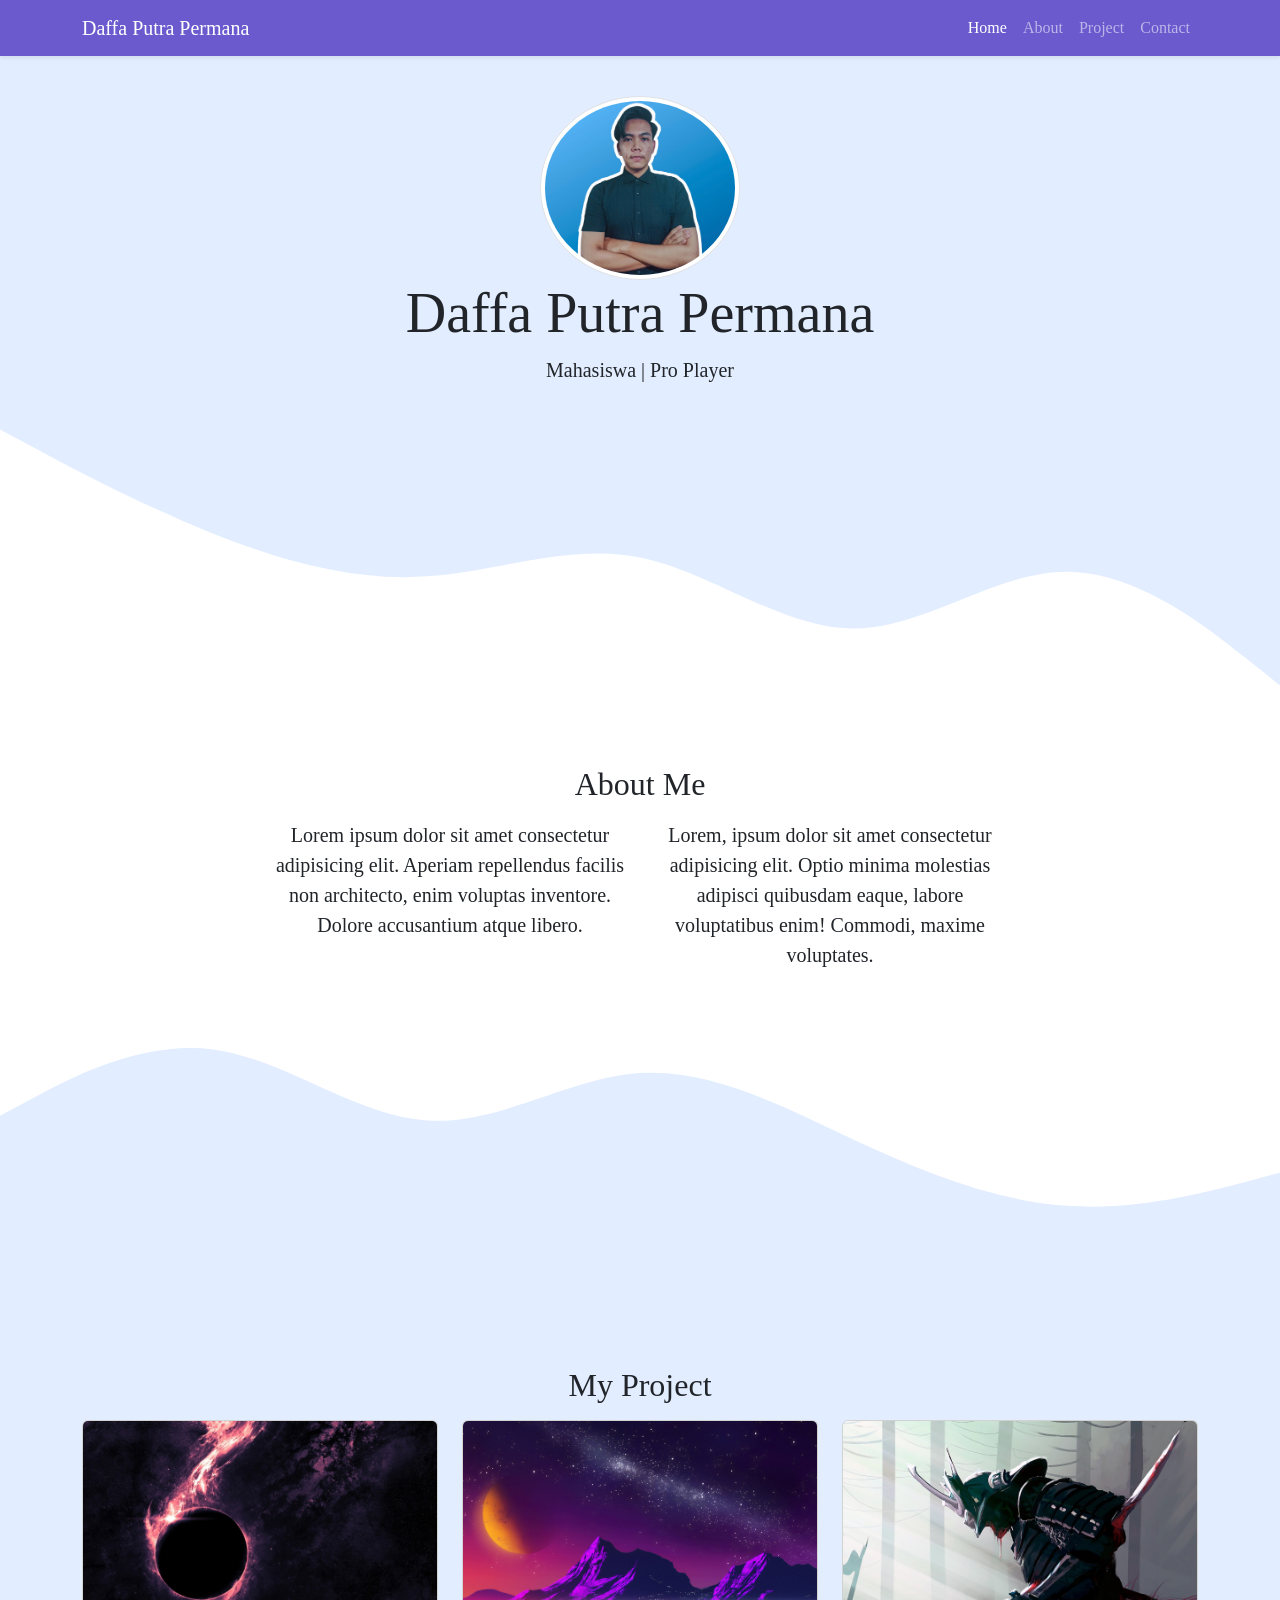
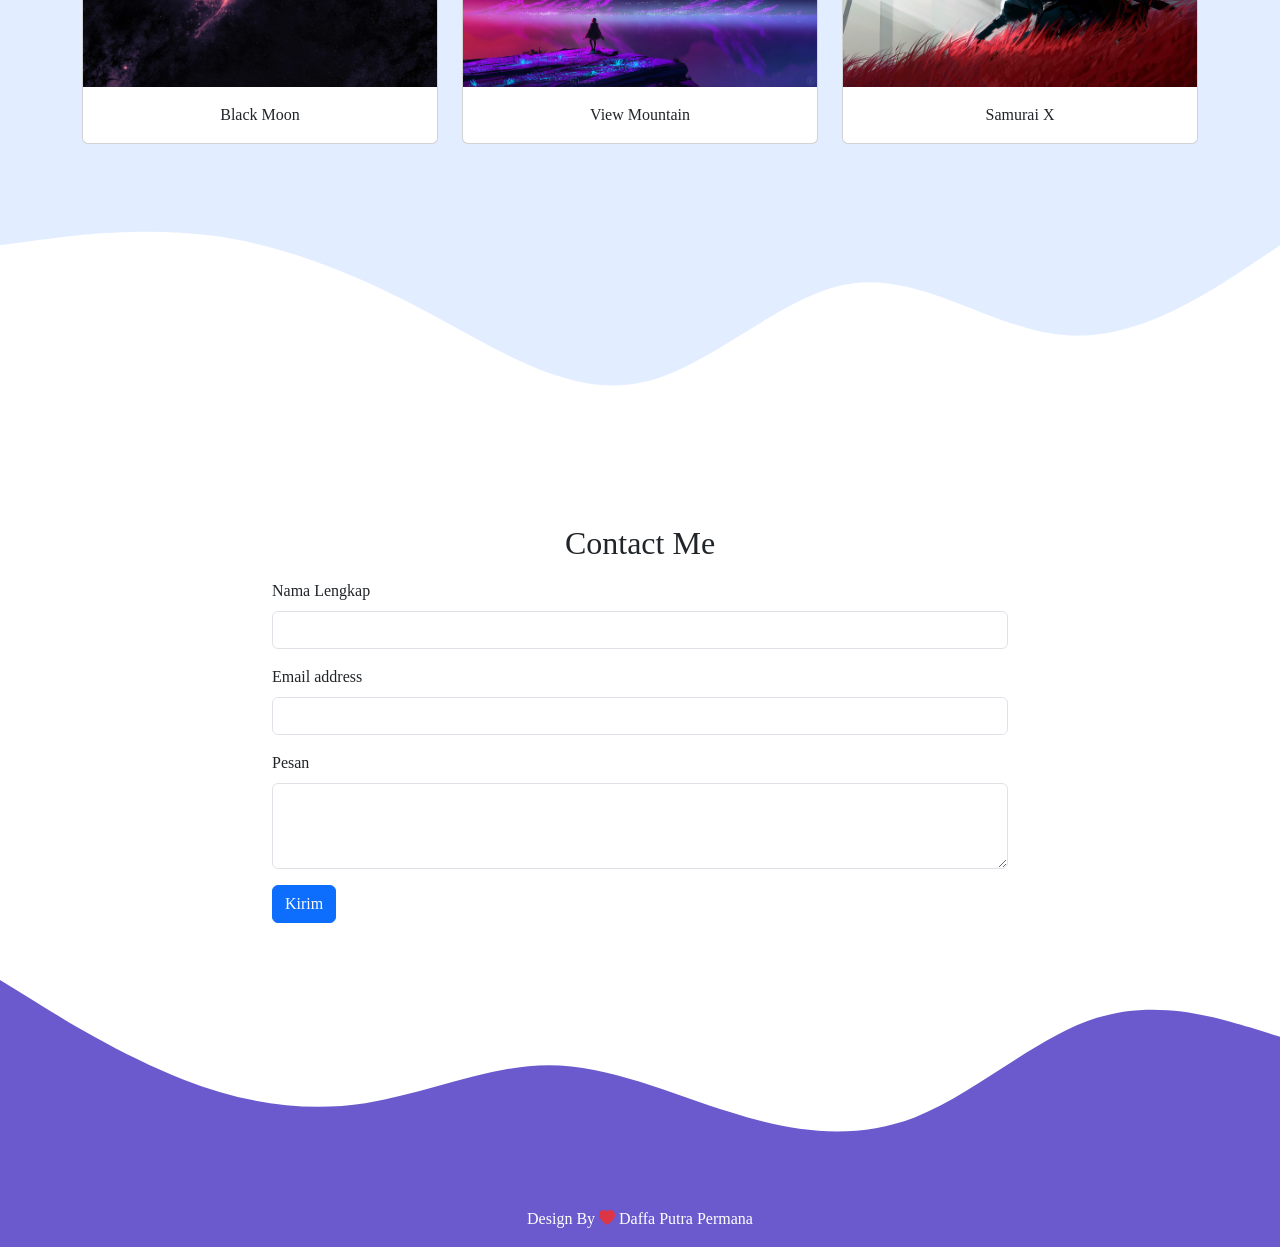
==== index.html @ 3e11b664 "Portofolio 80%" ====
<!DOCTYPE html>
<html lang="en">
  <head>
    <!-- Required meta tags -->
    <meta charset="utf-8" />
    <meta name="viewport" content="width=device-width, initial-scale=1" />

    <!-- Bootstrap CSS -->
    <link href="https://cdn.jsdelivr.net/npm/bootstrap@5.1.3/dist/css/bootstrap.min.css" rel="stylesheet" integrity="sha384-1BmE4kWBq78iYhFldvKuhfTAU6auU8tT94WrHftjDbrCEXSU1oBoqyl2QvZ6jIW3" crossorigin="anonymous" />

    <!-- CSS -->
    <link rel="stylesheet" href="style.css" />

    <!-- Boostrap icon -->
    <link rel="stylesheet" href="https://cdn.jsdelivr.net/npm/bootstrap-icons@1.8.1/font/bootstrap-icons.css">
    
    <!-- Icon Title -->
    <link rel="icon" href="img/home.gif" type="image/x-icon">

    <!-- Judul Web -->
    <title>Portofolio</title>
  </head>
  <body id="home">
    <!-- Navbar -->
    <nav class="navbar navbar-expand-lg navbar-dark shadow-sm fixed-top" style="background-color: #6a5acd">
      <div class="container">
        <a class="navbar-brand" href="#home">Daffa Putra Permana</a>
        <button class="navbar-toggler" type="button" data-bs-toggle="collapse" data-bs-target="#navbarNav" aria-controls="navbarNav" aria-expanded="false" aria-label="Toggle navigation">
          <span class="navbar-toggler-icon"></span>
        </button>
        <div class="collapse navbar-collapse" id="navbarNav">
          <ul class="navbar-nav ms-auto">
            <li class="nav-item">
              <a class="nav-link active" aria-current="page" href="#">Home</a>
            </li>
            <li class="nav-item">
              <a class="nav-link" href="#about">About</a>
            </li>
            <li class="nav-item">
              <a class="nav-link" href="#project">Project</a>
            </li>
            <li class="nav-item">
              <a class="nav-link" href="#contact">Contact</a>
            </li>
          </ul>
        </div>
      </div>
    </nav>

    <!-- Jumbotron -->
    <section class="jumbotron text-center">
      <img src="img/porto.jpg" alt="" width="200" class="rounded-circle img-thumbnail" />
      <h1 class="display-4">Daffa Putra Permana</h1>
      <p class="lead">Mahasiswa | Pro Player</p>
      <svg xmlns="http://www.w3.org/2000/svg" viewBox="0 0 1440 320">
        <path
          fill="#fff"
          fill-opacity="1"
          d="M0,32L40,53.3C80,75,160,117,240,149.3C320,181,400,203,480,197.3C560,192,640,160,720,176C800,192,880,256,960,256C1040,256,1120,192,1200,192C1280,192,1360,256,1400,288L1440,320L1440,320L1400,320C1360,320,1280,320,1200,320C1120,320,1040,320,960,320C880,320,800,320,720,320C640,320,560,320,480,320C400,320,320,320,240,320C160,320,80,320,40,320L0,320Z"
        ></path>
      </svg>
    </section>

    <!-- About -->
    <section id="about">
      <div class="container">
        <div class="row text-center mb-2">
          <div class="col">
            <h2>About Me</h2>
          </div>
        </div>
        <div class="row justify-content-center fs-5 text-center">
          <div class="col-md-4 mb-3">
            <p>Lorem ipsum dolor sit amet consectetur adipisicing elit. Aperiam repellendus facilis non architecto, enim voluptas inventore. Dolore accusantium atque libero.</p>
          </div>
          <div class="col-md-4 mb-3">
            <p>Lorem, ipsum dolor sit amet consectetur adipisicing elit. Optio minima molestias adipisci quibusdam eaque, labore voluptatibus enim! Commodi, maxime voluptates.</p>
          </div>
        </div>
      </div>
      <svg xmlns="http://www.w3.org/2000/svg" viewBox="0 0 1440 320">
        <path
          fill="#e2edff"
          fill-opacity="1"
          d="M0,128L40,106.7C80,85,160,43,240,53.3C320,64,400,128,480,133.3C560,139,640,85,720,80C800,75,880,117,960,154.7C1040,192,1120,224,1200,229.3C1280,235,1360,213,1400,202.7L1440,192L1440,320L1400,320C1360,320,1280,320,1200,320C1120,320,1040,320,960,320C880,320,800,320,720,320C640,320,560,320,480,320C400,320,320,320,240,320C160,320,80,320,40,320L0,320Z"
        ></path>
      </svg>
    </section>

    <!-- Project -->
    <section id="project">
      <div class="container">
        <div class="row text-center mb-2">
          <div class="col">
            <h2>My Project</h2>
          </div>
        </div>
        <div class="row justify-content-center">
          <div class="col-md-4 mb-3">
            <div class="card">
              <img src="img/pr1.jpg" class="card-img-top" alt="..." />
              <div class="card-body">
                <p class="card-text text-center">Black Moon</p>
              </div>
            </div>
          </div>
          <div class="col-md-4 mb-3">
            <div class="card">
              <img src="img/pr2.jpg" class="card-img-top" alt="..." />
              <div class="card-body">
                <p class="card-text text-center">View Mountain</p>
              </div>
            </div>
          </div>
          <div class="col-md-4 mb-3">
            <div class="card">
              <img src="img/pr3.jpg" class="card-img-top" alt="..." />
              <div class="card-body">
                <p class="card-text text-center">Samurai X</p>
              </div>
            </div>
          </div>
        </div>
      </div>
      <svg xmlns="http://www.w3.org/2000/svg" viewBox="0 0 1440 320">
        <path
          fill="#fff"
          fill-opacity="1"
          d="M0,96L40,90.7C80,85,160,75,240,85.3C320,96,400,128,480,170.7C560,213,640,267,720,250.7C800,235,880,149,960,138.7C1040,128,1120,192,1200,197.3C1280,203,1360,149,1400,122.7L1440,96L1440,320L1400,320C1360,320,1280,320,1200,320C1120,320,1040,320,960,320C880,320,800,320,720,320C640,320,560,320,480,320C400,320,320,320,240,320C160,320,80,320,40,320L0,320Z"
        ></path>
      </svg>
    </section>

    <!-- Contact -->
    <section id="contact">
      <div class="container">
        <div class="row text-center mb-2">
          <div class="col">
            <h2>Contact Me</h2>
          </div>
        </div>
        <div class="row justify-content-center">
          <div class="col-md-8">
              <div class="mb-3">
                <label for="name" class="form-label">Nama Lengkap</label>
                <input type="text" class="form-control" id="name" aria-describedby="name" />
              </div>
              <div class="mb-3">
                <label for="email" class="form-label">Email address</label>
                <input type="email" class="form-control" id="email" aria-describedby="email" />
              </div>
              <div class="mb-3">
                <label for="pesan" class="form-label">Pesan</label>
                <textarea class="form-control" id="pesan" rows="3"></textarea>
              </div>
              <button type="submit" class="btn btn-primary">Kirim</button>
            </form>
          </div>
        </div>
      </div>
      <svg xmlns="http://www.w3.org/2000/svg" viewBox="0 0 1440 320"><path fill="#6a5acd" fill-opacity="1" d="M0,64L34.3,85.3C68.6,107,137,149,206,176C274.3,203,343,213,411,202.7C480,192,549,160,617,160C685.7,160,754,192,823,213.3C891.4,235,960,245,1029,218.7C1097.1,192,1166,128,1234,106.7C1302.9,85,1371,107,1406,117.3L1440,128L1440,320L1405.7,320C1371.4,320,1303,320,1234,320C1165.7,320,1097,320,1029,320C960,320,891,320,823,320C754.3,320,686,320,617,320C548.6,320,480,320,411,320C342.9,320,274,320,206,320C137.1,320,69,320,34,320L0,320Z"></path></svg>
    </section>

    <!-- Footer -->
    <footer class="text-white text-center pb-3" style="background-color: #6a5acd">Design By <i class="bi bi-heart-fill text-danger"></i>
    <a id="link" href="#">Daffa Putra Permana</a>
    </footer>

    <!-- Script -->
    <script src="https://cdn.jsdelivr.net/npm/bootstrap@5.1.3/dist/js/bootstrap.bundle.min.js" integrity="sha384-ka7Sk0Gln4gmtz2MlQnikT1wXgYsOg+OMhuP+IlRH9sENBO0LRn5q+8nbTov4+1p" crossorigin="anonymous"></script>
  
  </body>
</html>
---- style.css ----
* {
  font-family: comic sans ms;
}
.jumbotron {
  padding-top: 6rem;
  background-color: #e2edff;
}

#project {
  background-color: #e2edff;
}

#link {
  text-decoration: none;
  color: #fff;
}

section {
  padding-top: 5rem;
}
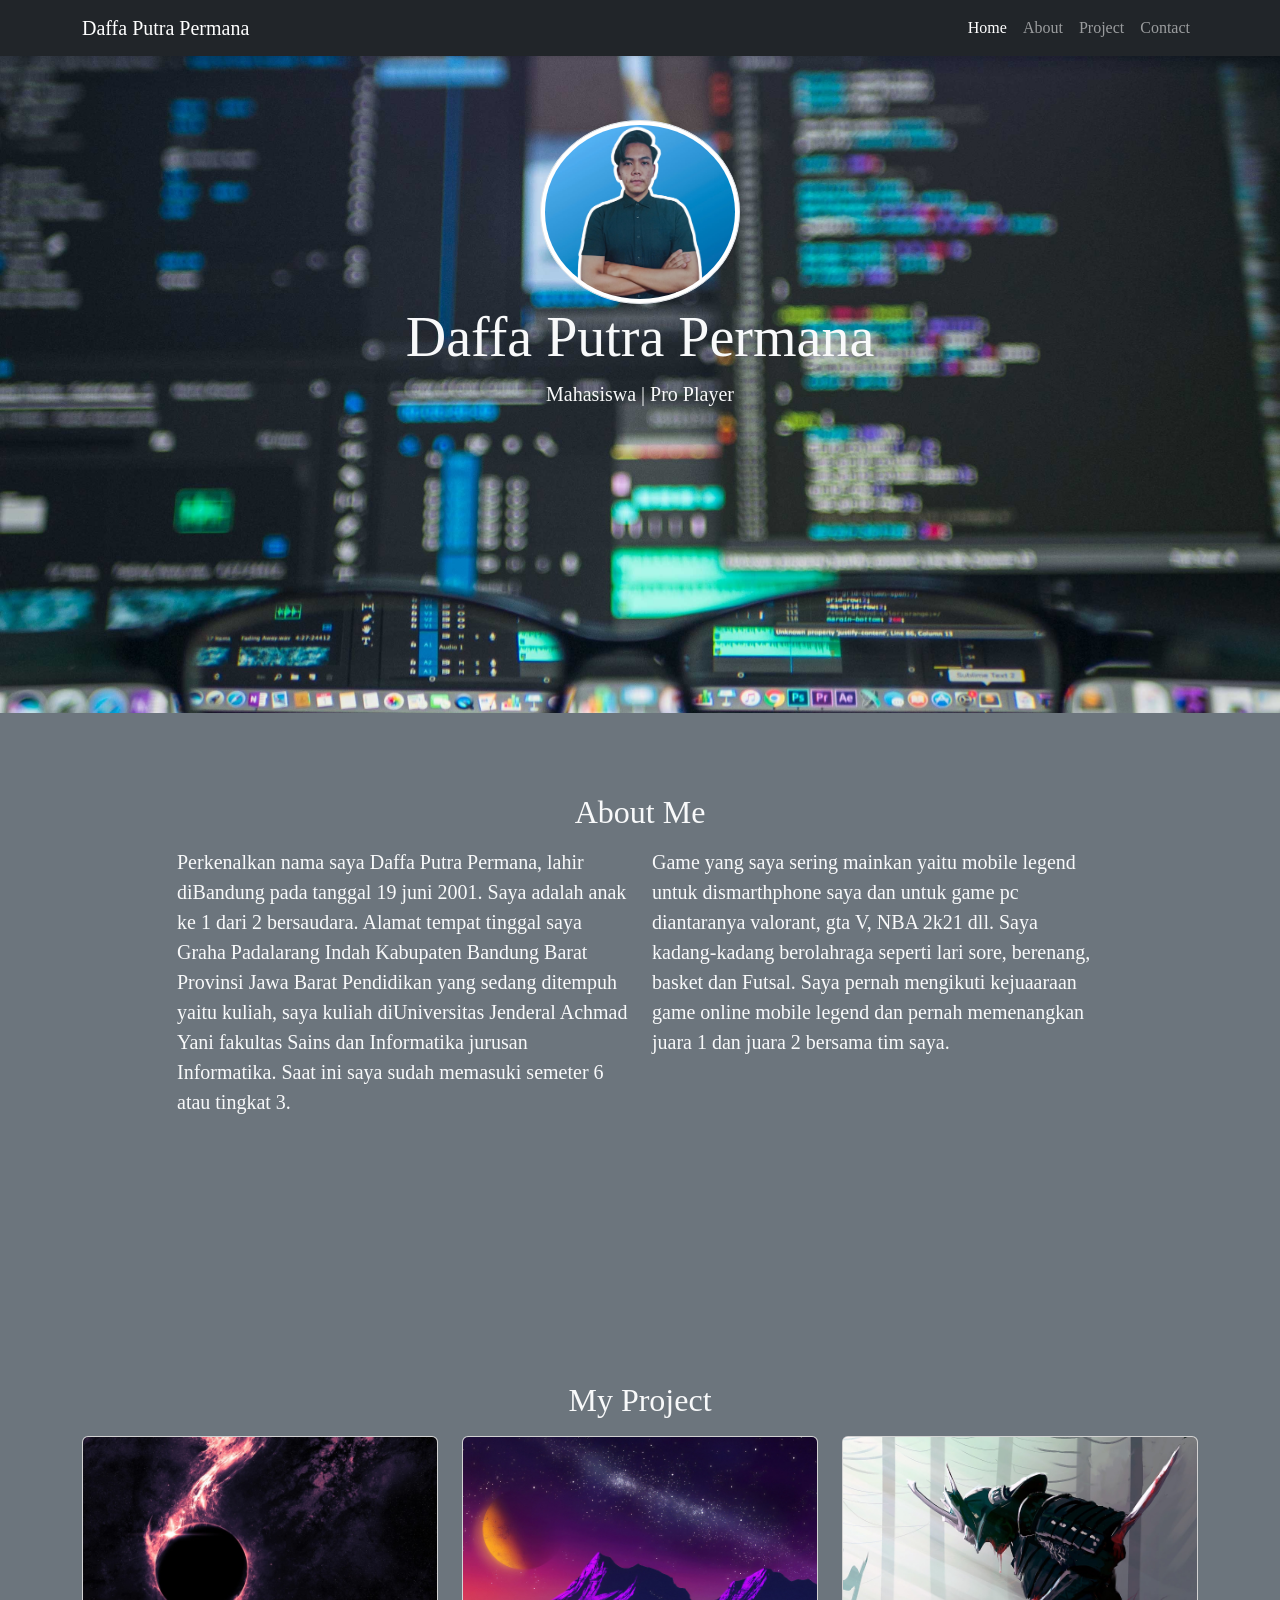
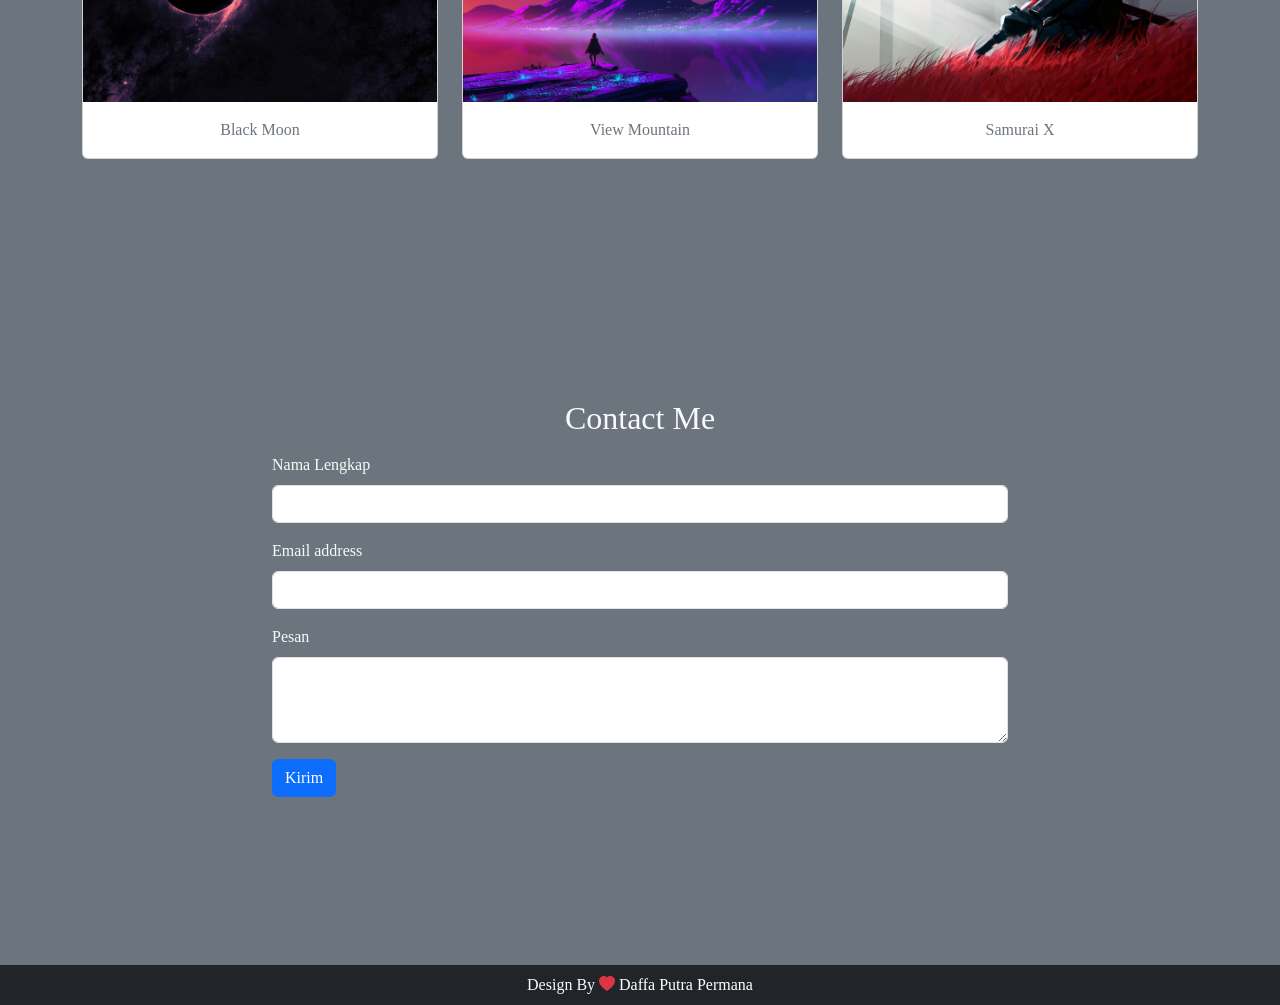
==== commit 13118f68: "Portofolio" ====
--- a/index.html
+++ b/index.html
@@ -15,14 +15,14 @@
     <link rel="stylesheet" href="https://cdn.jsdelivr.net/npm/bootstrap-icons@1.8.1/font/bootstrap-icons.css">
     
     <!-- Icon Title -->
-    <link rel="icon" href="img/home.gif" type="image/x-icon">
+    <link rel="icon" href="img/porto.jpg" type="image/x-icon">
 
     <!-- Judul Web -->
     <title>Portofolio</title>
   </head>
-  <body id="home">
+  <body id="home" class="bg-secondary">
     <!-- Navbar -->
-    <nav class="navbar navbar-expand-lg navbar-dark shadow-sm fixed-top" style="background-color: #6a5acd">
+    <nav class="navbar navbar-expand-lg navbar-dark bg-dark shadow-sm fixed-top">
       <div class="container">
         <a class="navbar-brand" href="#home">Daffa Putra Permana</a>
         <button class="navbar-toggler" type="button" data-bs-toggle="collapse" data-bs-target="#navbarNav" aria-controls="navbarNav" aria-expanded="false" aria-label="Toggle navigation">
@@ -48,48 +48,49 @@
     </nav>
 
     <!-- Jumbotron -->
-    <section class="jumbotron text-center">
+    <section class="jumbotron text-center text-light">
+      <br>
       <img src="img/porto.jpg" alt="" width="200" class="rounded-circle img-thumbnail" />
+      <br>
       <h1 class="display-4">Daffa Putra Permana</h1>
       <p class="lead">Mahasiswa | Pro Player</p>
-      <svg xmlns="http://www.w3.org/2000/svg" viewBox="0 0 1440 320">
-        <path
-          fill="#fff"
-          fill-opacity="1"
-          d="M0,32L40,53.3C80,75,160,117,240,149.3C320,181,400,203,480,197.3C560,192,640,160,720,176C800,192,880,256,960,256C1040,256,1120,192,1200,192C1280,192,1360,256,1400,288L1440,320L1440,320L1400,320C1360,320,1280,320,1200,320C1120,320,1040,320,960,320C880,320,800,320,720,320C640,320,560,320,480,320C400,320,320,320,240,320C160,320,80,320,40,320L0,320Z"
-        ></path>
-      </svg>
+      <br><br><br>
+      <br><br><br>
+      <br><br><br>
+      <br><br><br>
     </section>
 
     <!-- About -->
     <section id="about">
-      <div class="container">
+      <div class="container text-light">
         <div class="row text-center mb-2">
           <div class="col">
             <h2>About Me</h2>
           </div>
         </div>
-        <div class="row justify-content-center fs-5 text-center">
-          <div class="col-md-4 mb-3">
-            <p>Lorem ipsum dolor sit amet consectetur adipisicing elit. Aperiam repellendus facilis non architecto, enim voluptas inventore. Dolore accusantium atque libero.</p>
+        <div class="row justify-content-center fs-5">
+          <div class="col-md-5 mb-4">
+            <p>Perkenalkan nama saya Daffa Putra Permana, lahir diBandung pada tanggal 19 juni 2001. 
+              Saya adalah anak ke 1 dari 2 bersaudara. Alamat tempat tinggal saya 
+              Graha Padalarang Indah Kabupaten Bandung Barat Provinsi Jawa Barat 
+              Pendidikan yang sedang ditempuh yaitu kuliah, saya kuliah diUniversitas Jenderal Achmad Yani 
+              fakultas Sains dan Informatika jurusan Informatika. Saat ini saya sudah memasuki semeter 6 atau tingkat 3.</p>
           </div>
-          <div class="col-md-4 mb-3">
-            <p>Lorem, ipsum dolor sit amet consectetur adipisicing elit. Optio minima molestias adipisci quibusdam eaque, labore voluptatibus enim! Commodi, maxime voluptates.</p>
+          <div class="col-md-5 mb-4">
+            <p>Game yang saya sering mainkan yaitu mobile legend untuk dismarthphone saya 
+              dan untuk game pc diantaranya valorant, gta V, NBA 2k21 dll. 
+              Saya kadang-kadang berolahraga seperti lari sore, berenang, basket dan Futsal. 
+              Saya pernah mengikuti kejuaaraan game online mobile legend dan pernah memenangkan juara 1 dan juara 2 bersama tim saya.</p>
           </div>
         </div>
       </div>
-      <svg xmlns="http://www.w3.org/2000/svg" viewBox="0 0 1440 320">
-        <path
-          fill="#e2edff"
-          fill-opacity="1"
-          d="M0,128L40,106.7C80,85,160,43,240,53.3C320,64,400,128,480,133.3C560,139,640,85,720,80C800,75,880,117,960,154.7C1040,192,1120,224,1200,229.3C1280,235,1360,213,1400,202.7L1440,192L1440,320L1400,320C1360,320,1280,320,1200,320C1120,320,1040,320,960,320C880,320,800,320,720,320C640,320,560,320,480,320C400,320,320,320,240,320C160,320,80,320,40,320L0,320Z"
-        ></path>
-      </svg>
+      <br><br><br>
+      <br><br><br>
     </section>
 
     <!-- Project -->
     <section id="project">
-      <div class="container">
+      <div class="container text-light">
         <div class="row text-center mb-2">
           <div class="col">
             <h2>My Project</h2>
@@ -97,7 +98,7 @@
         </div>
         <div class="row justify-content-center">
           <div class="col-md-4 mb-3">
-            <div class="card">
+            <div class="card text-secondary">
               <img src="img/pr1.jpg" class="card-img-top" alt="..." />
               <div class="card-body">
                 <p class="card-text text-center">Black Moon</p>
@@ -105,7 +106,7 @@
             </div>
           </div>
           <div class="col-md-4 mb-3">
-            <div class="card">
+            <div class="card text-secondary">
               <img src="img/pr2.jpg" class="card-img-top" alt="..." />
               <div class="card-body">
                 <p class="card-text text-center">View Mountain</p>
@@ -113,7 +114,7 @@
             </div>
           </div>
           <div class="col-md-4 mb-3">
-            <div class="card">
+            <div class="card text-secondary">
               <img src="img/pr3.jpg" class="card-img-top" alt="..." />
               <div class="card-body">
                 <p class="card-text text-center">Samurai X</p>
@@ -122,18 +123,13 @@
           </div>
         </div>
       </div>
-      <svg xmlns="http://www.w3.org/2000/svg" viewBox="0 0 1440 320">
-        <path
-          fill="#fff"
-          fill-opacity="1"
-          d="M0,96L40,90.7C80,85,160,75,240,85.3C320,96,400,128,480,170.7C560,213,640,267,720,250.7C800,235,880,149,960,138.7C1040,128,1120,192,1200,197.3C1280,203,1360,149,1400,122.7L1440,96L1440,320L1400,320C1360,320,1280,320,1200,320C1120,320,1040,320,960,320C880,320,800,320,720,320C640,320,560,320,480,320C400,320,320,320,240,320C160,320,80,320,40,320L0,320Z"
-        ></path>
-      </svg>
+      <br><br><br>
+      <br><br><br>
     </section>
 
     <!-- Contact -->
     <section id="contact">
-      <div class="container">
+      <div class="container text-light">
         <div class="row text-center mb-2">
           <div class="col">
             <h2>Contact Me</h2>
@@ -153,21 +149,26 @@
                 <label for="pesan" class="form-label">Pesan</label>
                 <textarea class="form-control" id="pesan" rows="3"></textarea>
               </div>
-              <button type="submit" class="btn btn-primary">Kirim</button>
+              <div id="liveAlertPlaceholder"></div>
+              <button type="button" class="btn btn-primary" id="liveAlertBtn">Kirim</button>
             </form>
           </div>
         </div>
       </div>
-      <svg xmlns="http://www.w3.org/2000/svg" viewBox="0 0 1440 320"><path fill="#6a5acd" fill-opacity="1" d="M0,64L34.3,85.3C68.6,107,137,149,206,176C274.3,203,343,213,411,202.7C480,192,549,160,617,160C685.7,160,754,192,823,213.3C891.4,235,960,245,1029,218.7C1097.1,192,1166,128,1234,106.7C1302.9,85,1371,107,1406,117.3L1440,128L1440,320L1405.7,320C1371.4,320,1303,320,1234,320C1165.7,320,1097,320,1029,320C960,320,891,320,823,320C754.3,320,686,320,617,320C548.6,320,480,320,411,320C342.9,320,274,320,206,320C137.1,320,69,320,34,320L0,320Z"></path></svg>
+      <br><br><br>
+      <br><br><br>
+      <br>
     </section>
 
     <!-- Footer -->
-    <footer class="text-white text-center pb-3" style="background-color: #6a5acd">Design By <i class="bi bi-heart-fill text-danger"></i>
+    <footer class="text-light text-center pb-2 pt-2 bg-dark">Design By <i class="bi bi-heart-fill text-danger"></i>
     <a id="link" href="#">Daffa Putra Permana</a>
     </footer>
 
     <!-- Script -->
     <script src="https://cdn.jsdelivr.net/npm/bootstrap@5.1.3/dist/js/bootstrap.bundle.min.js" integrity="sha384-ka7Sk0Gln4gmtz2MlQnikT1wXgYsOg+OMhuP+IlRH9sENBO0LRn5q+8nbTov4+1p" crossorigin="anonymous"></script>
   
+    <!-- Script js -->
+    <script src="script.js"></script>
   </body>
 </html>
--- a/style.css
+++ b/style.css
@@ -3,11 +3,9 @@
 }
 .jumbotron {
   padding-top: 6rem;
-  background-color: #e2edff;
-}
-
-#project {
-  background-color: #e2edff;
+  background-image: url(img/bg3.jpg);
+  background-repeat: no-repeat;
+  background-size: cover;
 }
 
 #link {
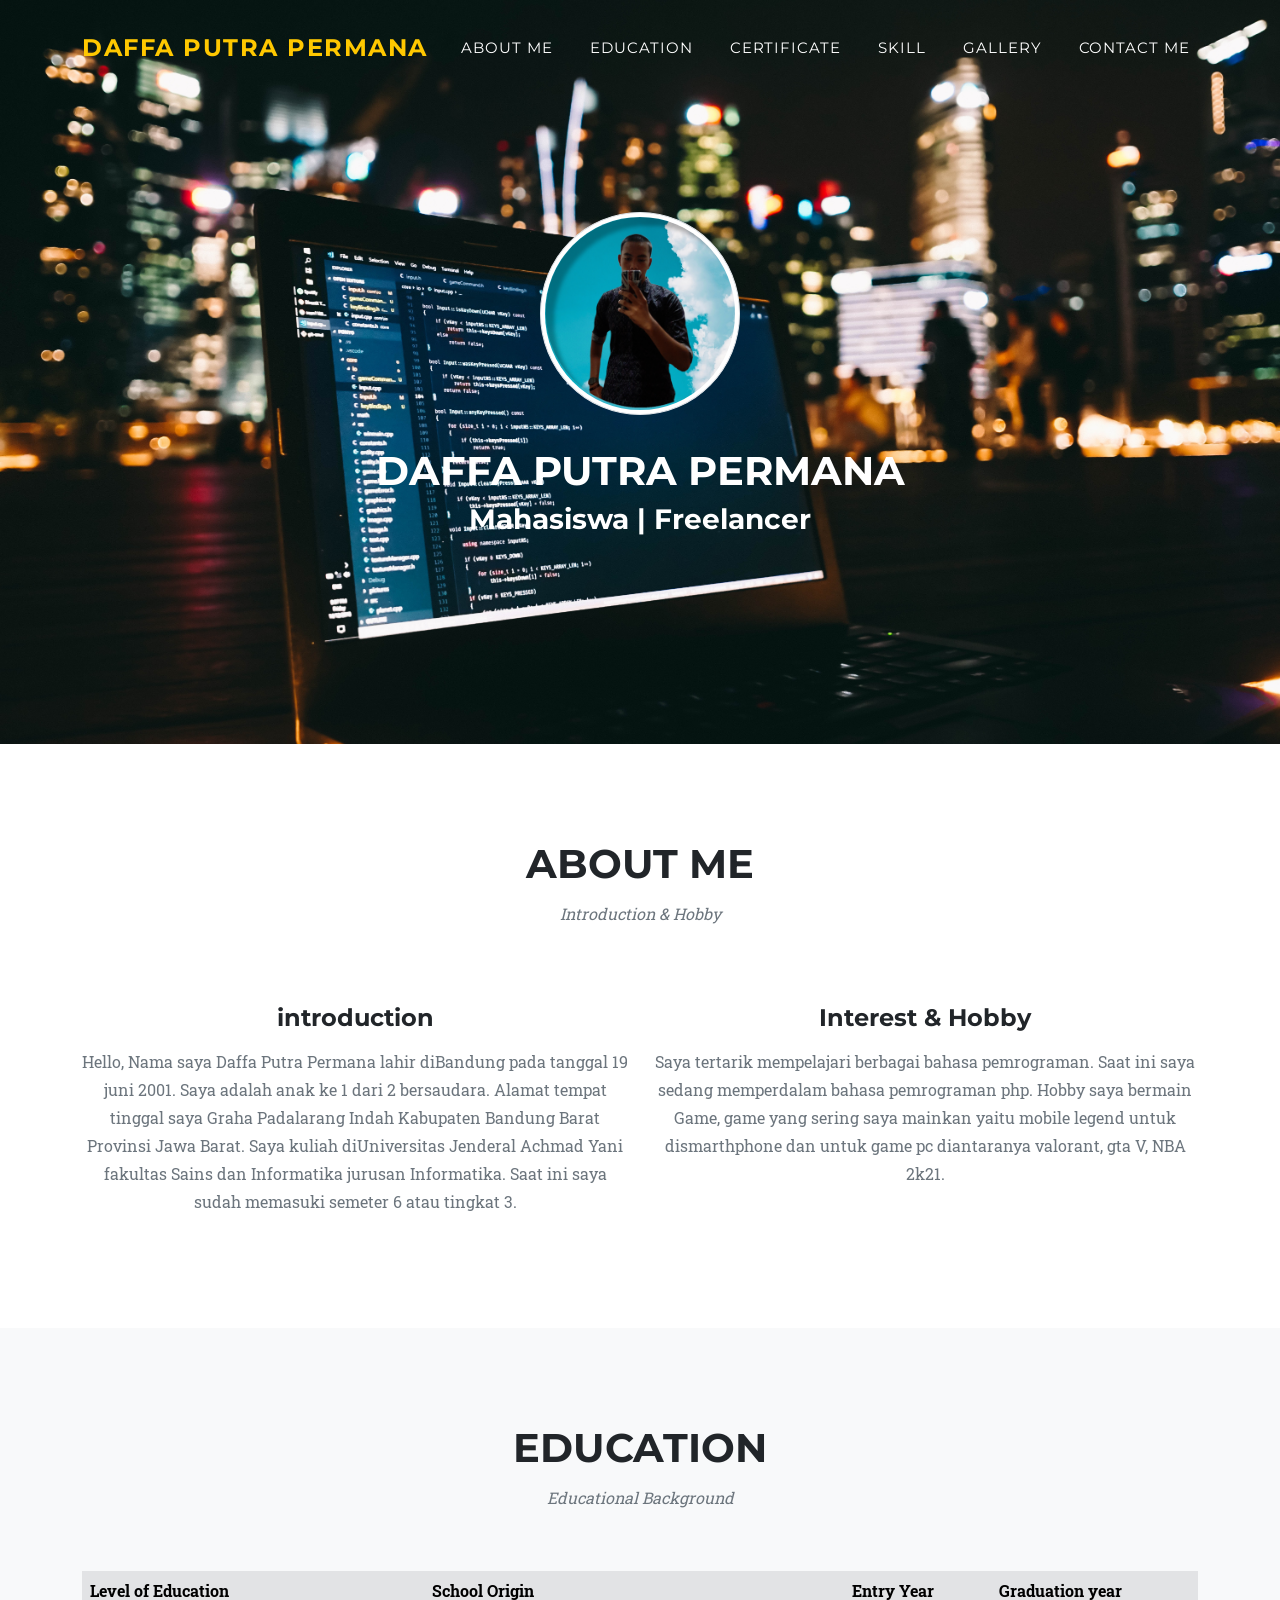
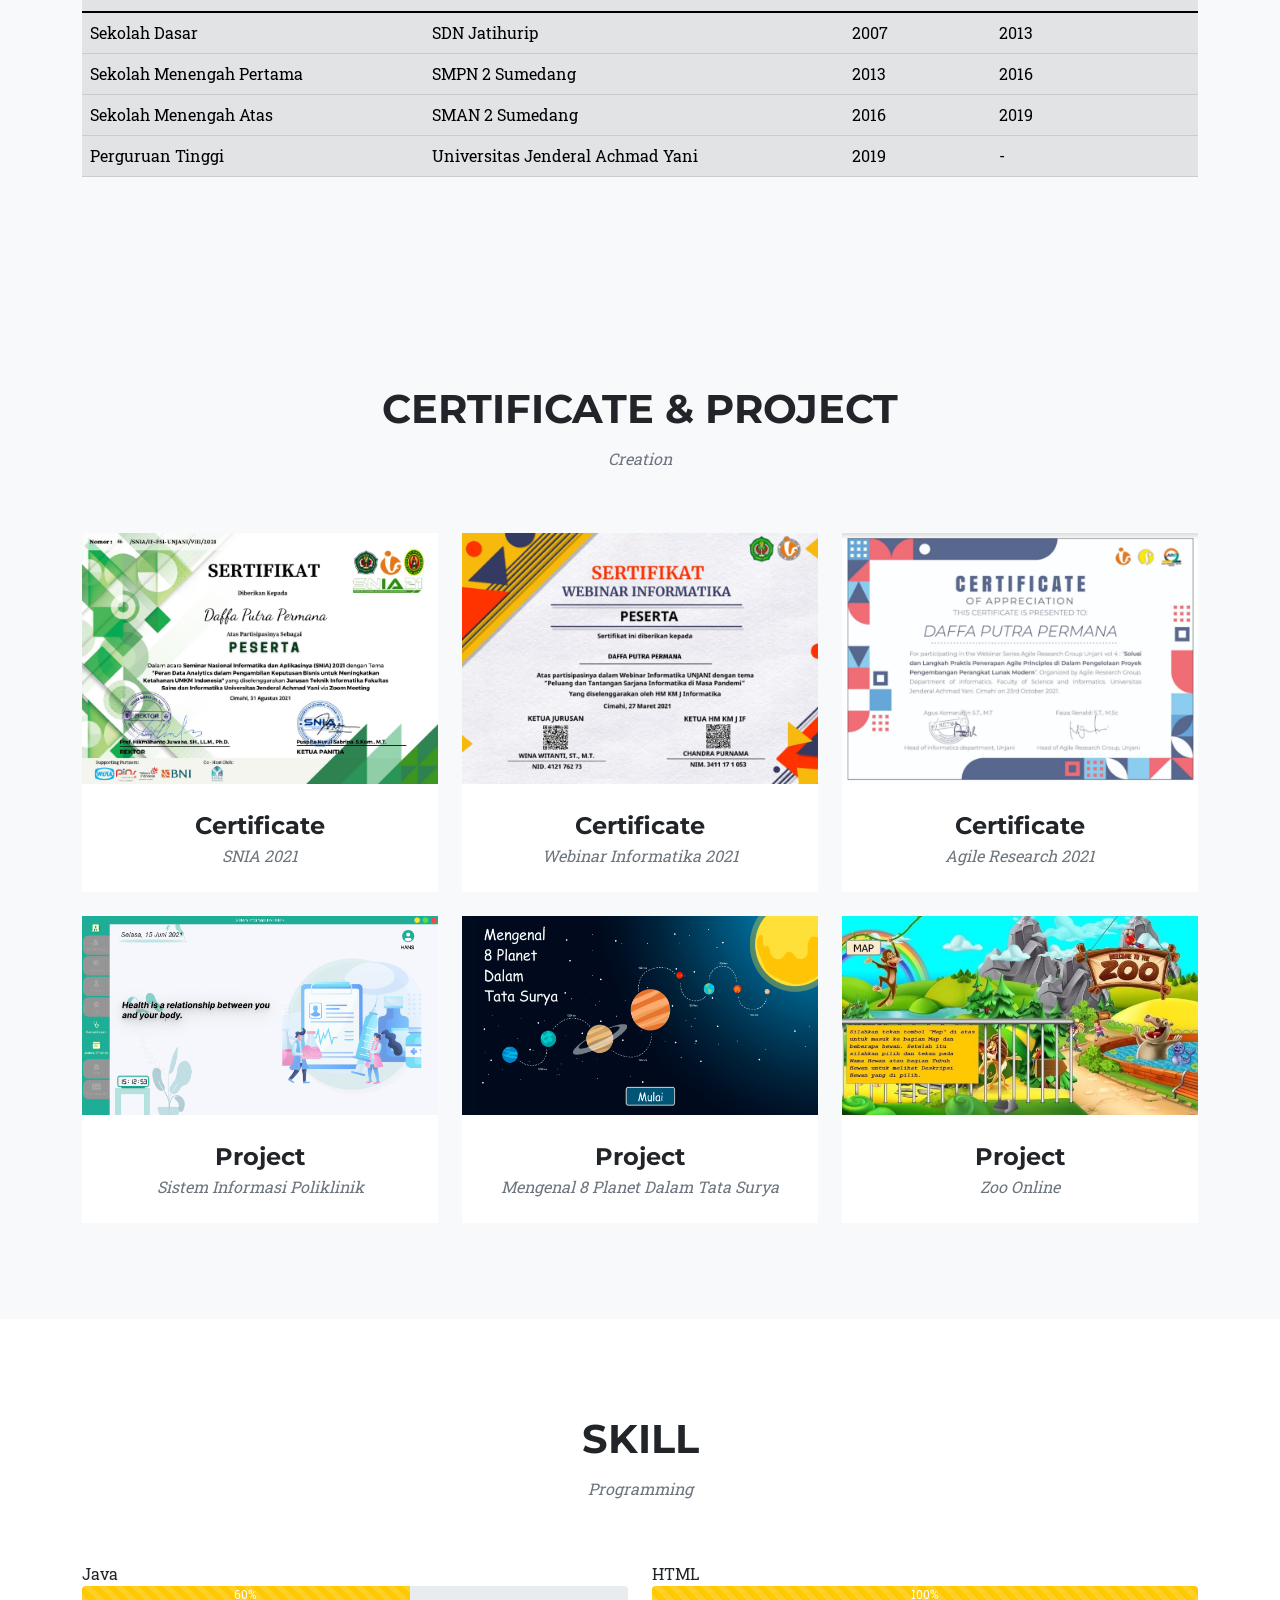
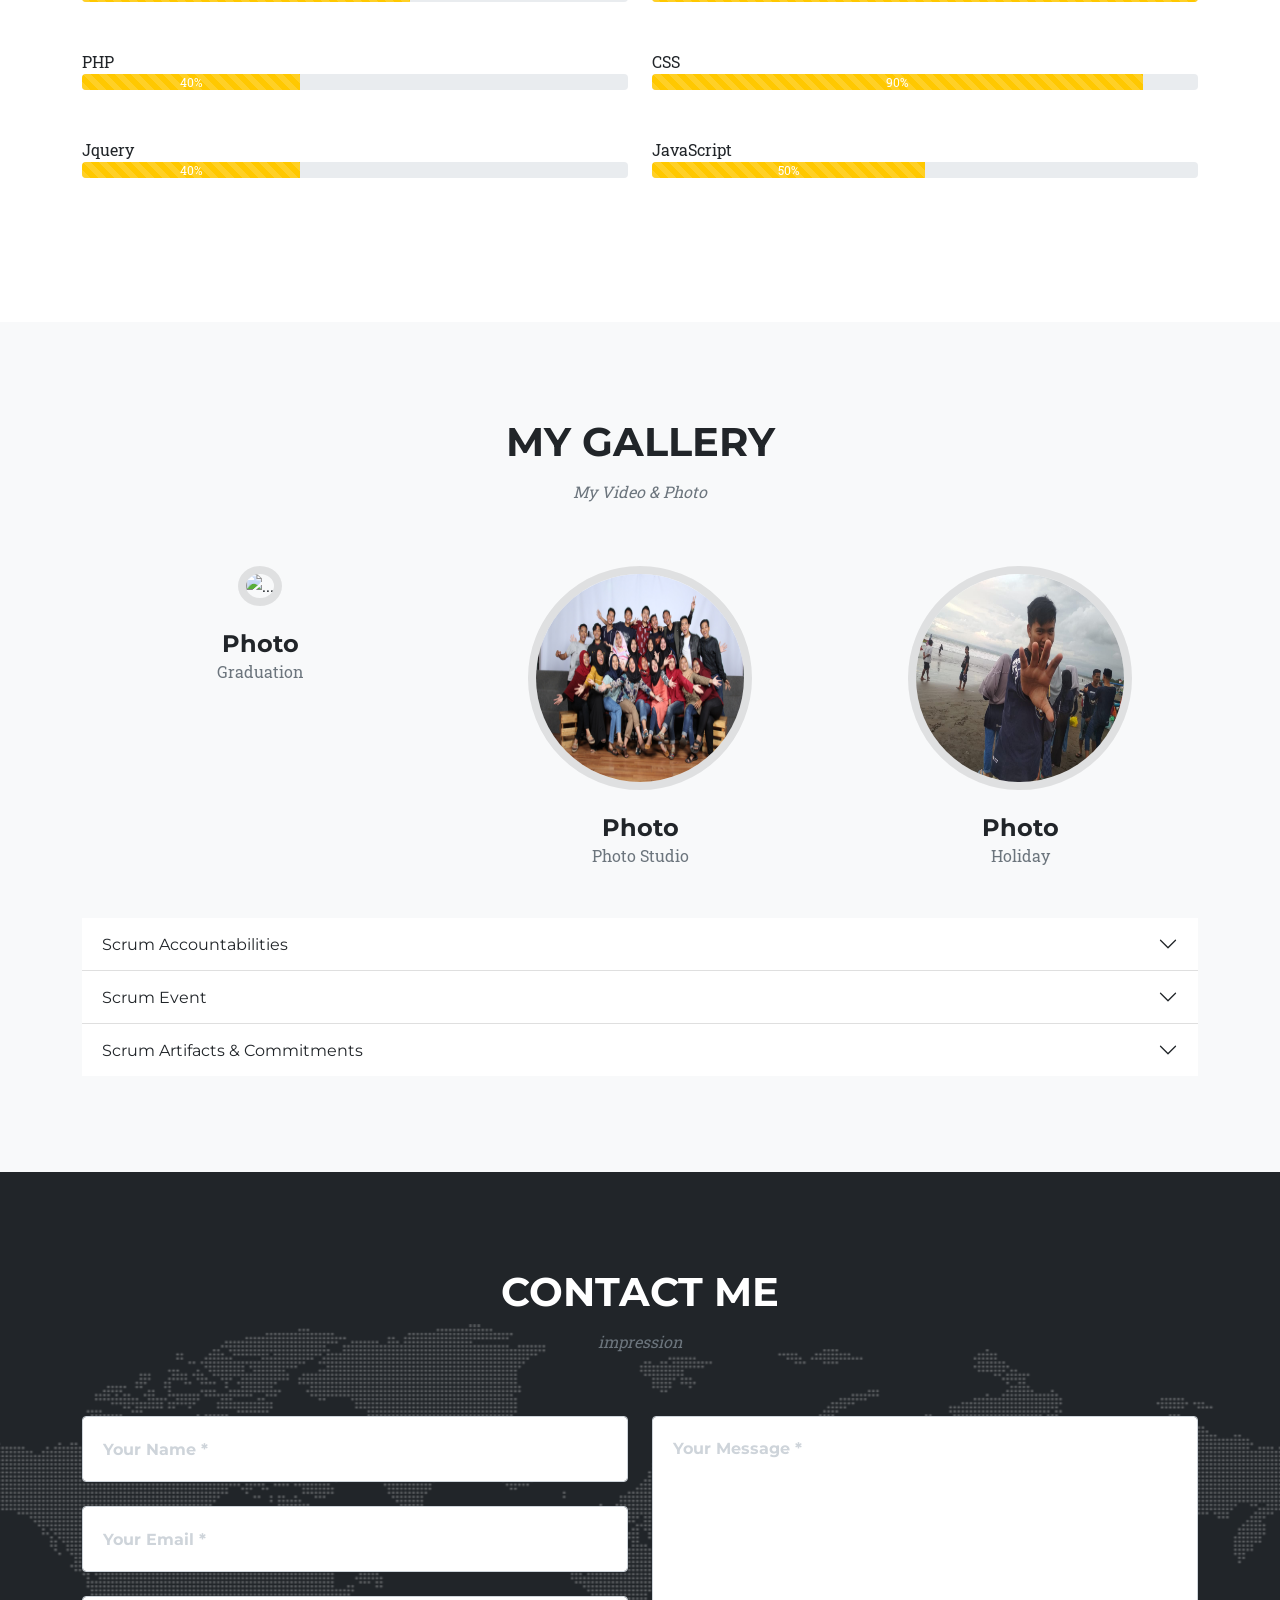
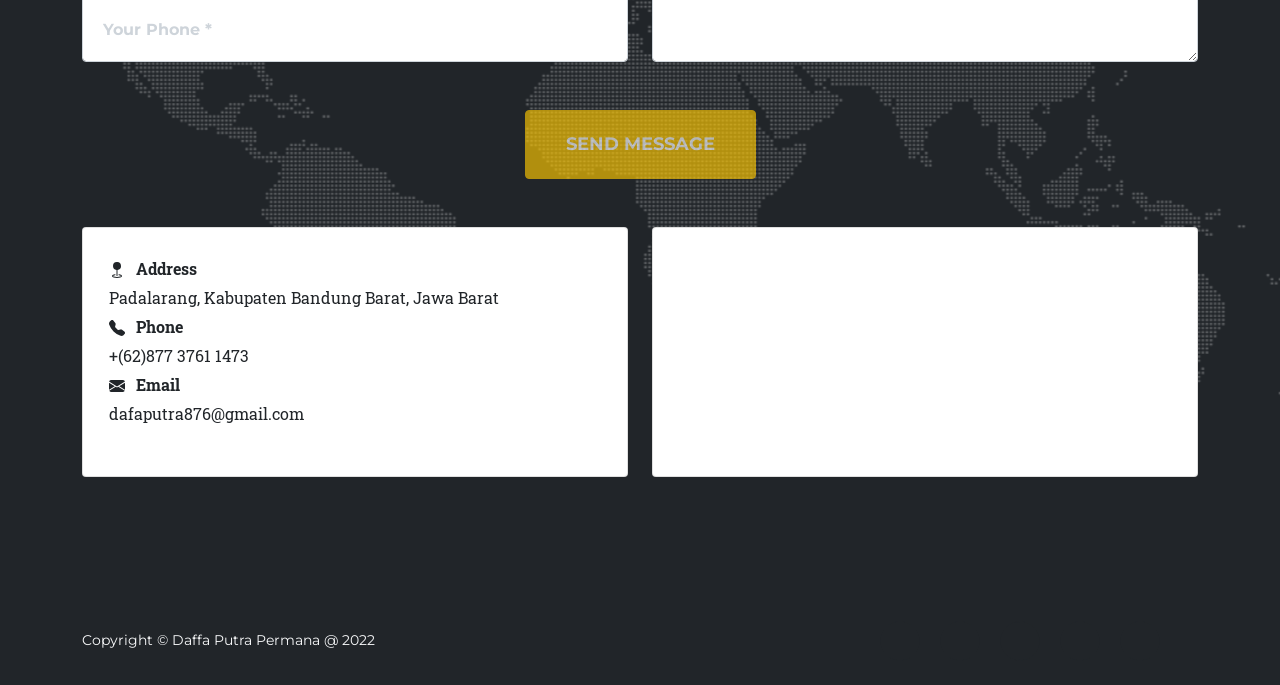
==== commit 6723f2b0: "Portfolio" ====
--- a/index.html
+++ b/index.html
@@ -1,174 +1,718 @@
 <!DOCTYPE html>
 <html lang="en">
   <head>
-    <!-- Required meta tags -->
     <meta charset="utf-8" />
-    <meta name="viewport" content="width=device-width, initial-scale=1" />
-
-    <!-- Bootstrap CSS -->
-    <link href="https://cdn.jsdelivr.net/npm/bootstrap@5.1.3/dist/css/bootstrap.min.css" rel="stylesheet" integrity="sha384-1BmE4kWBq78iYhFldvKuhfTAU6auU8tT94WrHftjDbrCEXSU1oBoqyl2QvZ6jIW3" crossorigin="anonymous" />
+    <meta name="viewport" content="width=device-width, initial-scale=1, shrink-to-fit=no" />
+    <meta name="description" content="" />
+    <meta name="author" content="" />
+    <title>Portfolio</title>
+    <!-- Favicon-->
+    <link rel="icon" type="image/x-icon" href="assets/img/icon.png" />
+    <!-- Font Awesome icons (free version)-->
+    <script src="https://use.fontawesome.com/releases/v5.15.4/js/all.js" crossorigin="anonymous"></script>
+    <!-- Google fonts-->
+    <link href="https://fonts.googleapis.com/css?family=Montserrat:400,700" rel="stylesheet" type="text/css" />
+    <link href="https://fonts.googleapis.com/css?family=Roboto+Slab:400,100,300,700" rel="stylesheet" type="text/css" />
+    <!-- Core theme CSS (includes Bootstrap)-->
+    <link href="css/boostrap.min.css" rel="stylesheet" />
 
     <!-- CSS -->
-    <link rel="stylesheet" href="style.css" />
-
-    <!-- Boostrap icon -->
-    <link rel="stylesheet" href="https://cdn.jsdelivr.net/npm/bootstrap-icons@1.8.1/font/bootstrap-icons.css">
-    
-    <!-- Icon Title -->
-    <link rel="icon" href="img/porto.jpg" type="image/x-icon">
-
-    <!-- Judul Web -->
-    <title>Portofolio</title>
+    <style>
+      #info,
+      li {
+        margin: 5px;
+      }
+    </style>
   </head>
-  <body id="home" class="bg-secondary">
-    <!-- Navbar -->
-    <nav class="navbar navbar-expand-lg navbar-dark bg-dark shadow-sm fixed-top">
-      <div class="container">
-        <a class="navbar-brand" href="#home">Daffa Putra Permana</a>
-        <button class="navbar-toggler" type="button" data-bs-toggle="collapse" data-bs-target="#navbarNav" aria-controls="navbarNav" aria-expanded="false" aria-label="Toggle navigation">
-          <span class="navbar-toggler-icon"></span>
+  <body id="page-top">
+    <!-- Navigation-->
+    <nav class="navbar navbar-expand-lg navbar-dark fixed-top" id="mainNav">
+      <div class="container">
+        <a class="navbar-brand" href="#page-top">Daffa Putra Permana</a>
+        <button class="navbar-toggler" type="button" data-bs-toggle="collapse" data-bs-target="#navbarResponsive" aria-controls="navbarResponsive" aria-expanded="false" aria-label="Toggle navigation">
+          Menu
+          <i class="fas fa-bars ms-1"></i>
         </button>
-        <div class="collapse navbar-collapse" id="navbarNav">
-          <ul class="navbar-nav ms-auto">
-            <li class="nav-item">
-              <a class="nav-link active" aria-current="page" href="#">Home</a>
-            </li>
-            <li class="nav-item">
-              <a class="nav-link" href="#about">About</a>
-            </li>
-            <li class="nav-item">
-              <a class="nav-link" href="#project">Project</a>
-            </li>
-            <li class="nav-item">
-              <a class="nav-link" href="#contact">Contact</a>
-            </li>
+        <div class="collapse navbar-collapse" id="navbarResponsive">
+          <ul class="navbar-nav text-uppercase ms-auto py-4 py-lg-0">
+            <li class="nav-item"><a class="nav-link" href="#about">About Me</a></li>
+            <li class="nav-item"><a class="nav-link" href="#education">Education</a></li>
+            <li class="nav-item"><a class="nav-link" href="#portfolio">Certificate</a></li>
+            <li class="nav-item"><a class="nav-link" href="#skill">Skill</a></li>
+            <li class="nav-item"><a class="nav-link" href="#gallery">Gallery</a></li>
+            <li class="nav-item"><a class="nav-link" href="#contact">Contact Me</a></li>
           </ul>
         </div>
       </div>
     </nav>
-
-    <!-- Jumbotron -->
-    <section class="jumbotron text-center text-light">
-      <br>
-      <img src="img/porto.jpg" alt="" width="200" class="rounded-circle img-thumbnail" />
-      <br>
-      <h1 class="display-4">Daffa Putra Permana</h1>
-      <p class="lead">Mahasiswa | Pro Player</p>
-      <br><br><br>
-      <br><br><br>
-      <br><br><br>
-      <br><br><br>
+    <!-- Masthead-->
+    <header class="masthead">
+      <div class="container">
+        <div class="masthead-subheading"><img width="200px" style="margin-top: -60px" class="rounded-circle img-thumbnail" src="assets/img/profile.png" alt="" /></div>
+        <div class="h1 text-uppercase">Daffa Putra Permana</div>
+        <div class="h3">Mahasiswa | Freelancer</div>
+      </div>
+    </header>
+    <!-- About Me -->
+    <section class="page-section" id="about">
+      <div class="container">
+        <div class="text-center">
+          <h2 class="section-heading text-uppercase">About Me</h2>
+          <h3 class="section-subheading text-muted">Introduction & Hobby</h3>
+        </div>
+        <div class="row text-center">
+          <div class="col-md-6">
+            <span class="fa-stack fa-4x">
+              <i class="fas fa-circle fa-stack-2x text-primary"></i>
+              <i class="fas fa-code fa-stack-1x fa-inverse"></i>
+            </span>
+            <h4 class="my-3">introduction</h4>
+            <p class="text-muted">
+              Hello, Nama saya Daffa Putra Permana lahir diBandung pada tanggal 19 juni 2001. Saya adalah anak ke 1 dari 2 bersaudara. Alamat tempat tinggal saya Graha Padalarang Indah Kabupaten Bandung Barat Provinsi Jawa Barat. Saya
+              kuliah diUniversitas Jenderal Achmad Yani fakultas Sains dan Informatika jurusan Informatika. Saat ini saya sudah memasuki semeter 6 atau tingkat 3.
+            </p>
+          </div>
+          <div class="col-md-6">
+            <span class="fa-stack fa-4x">
+              <i class="fas fa-circle fa-stack-2x text-primary"></i>
+              <i class="fas fa-laptop fa-stack-1x fa-inverse"></i>
+            </span>
+            <h4 class="my-3">Interest & Hobby</h4>
+            <p class="text-muted">
+              Saya tertarik mempelajari berbagai bahasa pemrograman. Saat ini saya sedang memperdalam bahasa pemrograman php. Hobby saya bermain Game, game yang sering saya mainkan yaitu mobile legend untuk dismarthphone dan untuk game pc
+              diantaranya valorant, gta V, NBA 2k21.
+            </p>
+          </div>
+        </div>
+      </div>
     </section>
-
-    <!-- About -->
-    <section id="about">
-      <div class="container text-light">
-        <div class="row text-center mb-2">
-          <div class="col">
-            <h2>About Me</h2>
-          </div>
-        </div>
-        <div class="row justify-content-center fs-5">
-          <div class="col-md-5 mb-4">
-            <p>Perkenalkan nama saya Daffa Putra Permana, lahir diBandung pada tanggal 19 juni 2001. 
-              Saya adalah anak ke 1 dari 2 bersaudara. Alamat tempat tinggal saya 
-              Graha Padalarang Indah Kabupaten Bandung Barat Provinsi Jawa Barat 
-              Pendidikan yang sedang ditempuh yaitu kuliah, saya kuliah diUniversitas Jenderal Achmad Yani 
-              fakultas Sains dan Informatika jurusan Informatika. Saat ini saya sudah memasuki semeter 6 atau tingkat 3.</p>
-          </div>
-          <div class="col-md-5 mb-4">
-            <p>Game yang saya sering mainkan yaitu mobile legend untuk dismarthphone saya 
-              dan untuk game pc diantaranya valorant, gta V, NBA 2k21 dll. 
-              Saya kadang-kadang berolahraga seperti lari sore, berenang, basket dan Futsal. 
-              Saya pernah mengikuti kejuaaraan game online mobile legend dan pernah memenangkan juara 1 dan juara 2 bersama tim saya.</p>
-          </div>
-        </div>
-      </div>
-      <br><br><br>
-      <br><br><br>
+    <!-- Education -->
+    <section class="page-section bg-light" id="education">
+      <div class="container">
+        <div class="text-center">
+          <h2 class="section-heading text-uppercase">Education</h2>
+          <h3 class="section-subheading text-muted">Educational Background</h3>
+        </div>
+        <table style="cursor: pointer" class="table table-secondary table-hover">
+          <thead>
+            <tr>
+              <th scope="col">Level of Education</th>
+              <th scope="col">School Origin</th>
+              <th scope="col">Entry Year</th>
+              <th scope="col">Graduation year</th>
+            </tr>
+          </thead>
+          <tbody>
+            <tr>
+              <td>Sekolah Dasar</td>
+              <td>SDN Jatihurip</td>
+              <td>2007</td>
+              <td>2013</td>
+            </tr>
+            <tr>
+              <td>Sekolah Menengah Pertama</td>
+              <td>SMPN 2 Sumedang</td>
+              <td>2013</td>
+              <td>2016</td>
+            </tr>
+            <tr>
+              <td>Sekolah Menengah Atas</td>
+              <td>SMAN 2 Sumedang</td>
+              <td>2016</td>
+              <td>2019</td>
+            </tr>
+            <tr>
+              <td>Perguruan Tinggi</td>
+              <td>Universitas Jenderal Achmad Yani</td>
+              <td>2019</td>
+              <td>-</td>
+            </tr>
+          </tbody>
+        </table>
+      </div>
     </section>
-
-    <!-- Project -->
-    <section id="project">
-      <div class="container text-light">
-        <div class="row text-center mb-2">
-          <div class="col">
-            <h2>My Project</h2>
-          </div>
-        </div>
-        <div class="row justify-content-center">
-          <div class="col-md-4 mb-3">
-            <div class="card text-secondary">
-              <img src="img/pr1.jpg" class="card-img-top" alt="..." />
-              <div class="card-body">
-                <p class="card-text text-center">Black Moon</p>
-              </div>
-            </div>
-          </div>
-          <div class="col-md-4 mb-3">
-            <div class="card text-secondary">
-              <img src="img/pr2.jpg" class="card-img-top" alt="..." />
-              <div class="card-body">
-                <p class="card-text text-center">View Mountain</p>
-              </div>
-            </div>
-          </div>
-          <div class="col-md-4 mb-3">
-            <div class="card text-secondary">
-              <img src="img/pr3.jpg" class="card-img-top" alt="..." />
-              <div class="card-body">
-                <p class="card-text text-center">Samurai X</p>
-              </div>
-            </div>
-          </div>
-        </div>
-      </div>
-      <br><br><br>
-      <br><br><br>
+    <!-- end Education -->
+    <!-- Certificate -->
+    <section class="page-section bg-light" id="portfolio">
+      <div class="container">
+        <div class="text-center">
+          <h2 class="section-heading text-uppercase">Certificate & Project</h2>
+          <h3 class="section-subheading text-muted">Creation</h3>
+        </div>
+        <div class="row">
+          <div class="col-lg-4 col-sm-6 mb-4">
+            <!-- Portfolio item 1-->
+            <div class="portfolio-item">
+              <a class="portfolio-link" data-bs-toggle="modal" href="#portfolioModal1">
+                <div class="portfolio-hover">
+                  <div class="portfolio-hover-content"><i class="fas fa-plus fa-3x"></i></div>
+                </div>
+                <img class="img-fluid" src="assets/img/portfolio/1.jpg" alt="..." />
+              </a>
+              <div class="portfolio-caption">
+                <div class="portfolio-caption-heading">Certificate</div>
+                <div class="portfolio-caption-subheading text-muted">SNIA 2021</div>
+              </div>
+            </div>
+          </div>
+          <div class="col-lg-4 col-sm-6 mb-4">
+            <!-- Portfolio item 2-->
+            <div class="portfolio-item">
+              <a class="portfolio-link" data-bs-toggle="modal" href="#portfolioModal2">
+                <div class="portfolio-hover">
+                  <div class="portfolio-hover-content"><i class="fas fa-plus fa-3x"></i></div>
+                </div>
+                <img class="img-fluid" src="assets/img/portfolio/2.jpg" alt="..." />
+              </a>
+              <div class="portfolio-caption">
+                <div class="portfolio-caption-heading">Certificate</div>
+                <div class="portfolio-caption-subheading text-muted">Webinar Informatika 2021</div>
+              </div>
+            </div>
+          </div>
+          <div class="col-lg-4 col-sm-6 mb-4">
+            <!-- Portfolio item 3-->
+            <div class="portfolio-item">
+              <a class="portfolio-link" data-bs-toggle="modal" href="#portfolioModal3">
+                <div class="portfolio-hover">
+                  <div class="portfolio-hover-content"><i class="fas fa-plus fa-3x"></i></div>
+                </div>
+                <img class="img-fluid" src="assets/img/portfolio/3.png" alt="..." />
+              </a>
+              <div class="portfolio-caption">
+                <div class="portfolio-caption-heading">Certificate</div>
+                <div class="portfolio-caption-subheading text-muted">Agile Research 2021</div>
+              </div>
+            </div>
+          </div>
+          <div class="col-lg-4 col-sm-6 mb-4 mb-lg-0">
+            <!-- Portfolio item 4-->
+            <div class="portfolio-item">
+              <a class="portfolio-link" data-bs-toggle="modal" href="#portfolioModal4">
+                <div class="portfolio-hover">
+                  <div class="portfolio-hover-content"><i class="fas fa-plus fa-3x"></i></div>
+                </div>
+                <img class="img-fluid" src="assets/img/portfolio/4.png" alt="..." />
+              </a>
+              <div class="portfolio-caption">
+                <div class="portfolio-caption-heading">Project</div>
+                <div class="portfolio-caption-subheading text-muted">Sistem Informasi Poliklinik</div>
+              </div>
+            </div>
+          </div>
+          <div class="col-lg-4 col-sm-6 mb-4 mb-sm-0">
+            <!-- Portfolio item 5-->
+            <div class="portfolio-item">
+              <a class="portfolio-link" data-bs-toggle="modal" href="#portfolioModal5">
+                <div class="portfolio-hover">
+                  <div class="portfolio-hover-content"><i class="fas fa-plus fa-3x"></i></div>
+                </div>
+                <img class="img-fluid" src="assets/img/portfolio/5.png" alt="..." />
+              </a>
+              <div class="portfolio-caption">
+                <div class="portfolio-caption-heading">Project</div>
+                <div class="portfolio-caption-subheading text-muted">Mengenal 8 Planet Dalam Tata Surya</div>
+              </div>
+            </div>
+          </div>
+          <div class="col-lg-4 col-sm-6">
+            <!-- Portfolio item 6-->
+            <div class="portfolio-item">
+              <a class="portfolio-link" data-bs-toggle="modal" href="#portfolioModal6">
+                <div class="portfolio-hover">
+                  <div class="portfolio-hover-content"><i class="fas fa-plus fa-3x"></i></div>
+                </div>
+                <img class="img-fluid" src="assets/img/portfolio/6.jpg" alt="..." />
+              </a>
+              <div class="portfolio-caption">
+                <div class="portfolio-caption-heading">Project</div>
+                <div class="portfolio-caption-subheading text-muted">Zoo Online</div>
+              </div>
+            </div>
+          </div>
+        </div>
+      </div>
     </section>
-
-    <!-- Contact -->
-    <section id="contact">
-      <div class="container text-light">
-        <div class="row text-center mb-2">
-          <div class="col">
-            <h2>Contact Me</h2>
-          </div>
-        </div>
-        <div class="row justify-content-center">
-          <div class="col-md-8">
-              <div class="mb-3">
-                <label for="name" class="form-label">Nama Lengkap</label>
-                <input type="text" class="form-control" id="name" aria-describedby="name" />
-              </div>
-              <div class="mb-3">
-                <label for="email" class="form-label">Email address</label>
-                <input type="email" class="form-control" id="email" aria-describedby="email" />
-              </div>
-              <div class="mb-3">
-                <label for="pesan" class="form-label">Pesan</label>
-                <textarea class="form-control" id="pesan" rows="3"></textarea>
-              </div>
-              <div id="liveAlertPlaceholder"></div>
-              <button type="button" class="btn btn-primary" id="liveAlertBtn">Kirim</button>
-            </form>
-          </div>
-        </div>
-      </div>
-      <br><br><br>
-      <br><br><br>
-      <br>
+    <!-- About-->
+    <section class="page-section" id="skill">
+      <div class="container">
+        <div class="text-start">
+          <h2 class="section-heading text-uppercase text-center">Skill</h2>
+          <h3 class="section-subheading text-muted text-center">Programming</h3>
+          <div class="row">
+            <div class="col-md-6">
+              <div class="skill1">Java</div>
+              <div class="progress">
+                <div class="progress-bar progress-bar-striped progress-bar-animated" role="progressbar" aria-valuenow="60" aria-valuemin="0" aria-valuemax="100" style="width: 60%">60%</div>
+              </div>
+              <br />
+              <br />
+              <div class="skill2">PHP</div>
+              <div class="progress">
+                <div class="progress-bar progress-bar-striped progress-bar-animated" role="progressbar" aria-valuenow="40" aria-valuemin="0" aria-valuemax="100" style="width: 40%">40%</div>
+              </div>
+              <br />
+              <br />
+              <div class="skill3">Jquery</div>
+              <div class="progress">
+                <div class="progress-bar progress-bar-striped progress-bar-animated" role="progressbar" aria-valuenow="40" aria-valuemin="0" aria-valuemax="100" style="width: 40%">40%</div>
+              </div>
+              <br /><br />
+            </div>
+            <div class="col-md-6">
+              <div class="skill4">HTML</div>
+              <div class="progress">
+                <div class="progress-bar progress-bar-striped progress-bar-animated" role="progressbar" aria-valuenow="100" aria-valuemin="0" aria-valuemax="100" style="width: 100%">100%</div>
+              </div>
+              <br />
+              <br />
+              <div class="skill5">CSS</div>
+              <div class="progress">
+                <div class="progress-bar progress-bar-striped progress-bar-animated" role="progressbar" aria-valuenow="90" aria-valuemin="0" aria-valuemax="100" style="width: 90%">90%</div>
+              </div>
+              <br />
+              <br />
+              <div class="skill6">JavaScript</div>
+              <div class="progress">
+                <div class="progress-bar progress-bar-striped progress-bar-animated" role="progressbar" aria-valuenow="50" aria-valuemin="0" aria-valuemax="100" style="width: 50%">50%</div>
+              </div>
+            </div>
+          </div>
+        </div>
+      </div>
     </section>
-
-    <!-- Footer -->
-    <footer class="text-light text-center pb-2 pt-2 bg-dark">Design By <i class="bi bi-heart-fill text-danger"></i>
-    <a id="link" href="#">Daffa Putra Permana</a>
+    <!-- Photo-->
+    <section class="page-section bg-light" id="gallery">
+      <div class="container">
+        <div class="text-center">
+          <h2 class="section-heading text-uppercase">My Gallery</h2>
+          <h3 class="section-subheading text-muted">My Video & Photo</h3>
+        </div>
+        <div class="row">
+          <div class="col-lg-4">
+            <div class="team-member">
+              <img class="mx-auto rounded-circle" src="assets/img/Gallery/gal1.jpg" alt="..." />
+              <h4>Photo</h4>
+              <p class="text-muted">Graduation</p>
+            </div>
+          </div>
+          <div class="col-lg-4">
+            <div class="team-member">
+              <img class="mx-auto rounded-circle" src="assets/img/Gallery/gal3.jpg" alt="..." />
+              <h4>Photo</h4>
+              <p class="text-muted">Photo Studio</p>
+            </div>
+          </div>
+          <div class="col-lg-4">
+            <div class="team-member">
+              <img class="mx-auto rounded-circle" src="assets/img/Gallery/gal2.jpg" alt="..." />
+              <h4>Photo</h4>
+              <p class="text-muted">Holiday</p>
+            </div>
+          </div>
+        </div>
+        <!-- Video -->
+        <div class="row">
+          <div class="col-lg-12">
+            <div class="accordion accordion-flush" id="accordionFlushExample">
+              <div class="accordion-item">
+                <h2 class="accordion-header" id="flush-headingOne">
+                  <button class="accordion-button collapsed" type="button" data-bs-toggle="collapse" data-bs-target="#flush-collapseOne" aria-expanded="false" aria-controls="flush-collapseOne">Scrum Accountabilities</button>
+                </h2>
+                <div id="flush-collapseOne" class="accordion-collapse collapse text-center" aria-labelledby="flush-headingOne" data-bs-parent="#accordionFlushExample">
+                  <h4 class="display-6">Successful Scrum Product Management</h4>
+                  <div class="accordion-body">
+                    <iframe
+                      width="560"
+                      height="315"
+                      src="https://www.youtube.com/embed/l_iKi0kS_vE"
+                      title="YouTube video player"
+                      frameborder="0"
+                      allow="accelerometer; autoplay; clipboard-write; encrypted-media; gyroscope; picture-in-picture"
+                      allowfullscreen
+                    ></iframe>
+                  </div>
+                </div>
+              </div>
+              <div class="accordion-item">
+                <h2 class="accordion-header" id="flush-headingTwo">
+                  <button class="accordion-button collapsed" type="button" data-bs-toggle="collapse" data-bs-target="#flush-collapseTwo" aria-expanded="false" aria-controls="flush-collapseTwo">Scrum Event</button>
+                </h2>
+                <div id="flush-collapseTwo" class="accordion-collapse collapse text-center" aria-labelledby="flush-headingTwo" data-bs-parent="#accordionFlushExample">
+                  <h4 class="display-6">Successful Scrum Product Management</h4>
+                  <iframe
+                    width="560"
+                    height="315"
+                    src="https://www.youtube.com/embed/dgac9vfCWys"
+                    title="YouTube video player"
+                    frameborder="0"
+                    allow="accelerometer; autoplay; clipboard-write; encrypted-media; gyroscope; picture-in-picture"
+                    allowfullscreen
+                  ></iframe>
+                </div>
+              </div>
+              <div class="accordion-item">
+                <h2 class="accordion-header" id="flush-headingThree">
+                  <button class="accordion-button collapsed" type="button" data-bs-toggle="collapse" data-bs-target="#flush-collapseThree" aria-expanded="false" aria-controls="flush-collapseThree">Scrum Artifacts & Commitments</button>
+                </h2>
+                <div id="flush-collapseThree" class="accordion-collapse collapse text-center" aria-labelledby="flush-headingThree" data-bs-parent="#accordionFlushExample">
+                  <h4 class="display-6">Successful Scrum Product Management</h4>
+                  <iframe
+                    width="560"
+                    height="315"
+                    src="https://www.youtube.com/embed/WZNpabTBjk8"
+                    title="YouTube video player"
+                    frameborder="0"
+                    allow="accelerometer; autoplay; clipboard-write; encrypted-media; gyroscope; picture-in-picture"
+                    allowfullscreen
+                  ></iframe>
+                </div>
+              </div>
+            </div>
+          </div>
+        </div>
+      </div>
+    </section>
+    <!-- Contact-->
+    <section class="page-section" id="contact">
+      <div class="container">
+        <div class="text-center">
+          <h2 class="section-heading text-uppercase">Contact Me</h2>
+          <h3 class="section-subheading text-muted">impression</h3>
+        </div>
+        <!-- * * * * * * * * * * * * * * *-->
+        <!-- * * SB Forms Contact Form * *-->
+        <!-- * * * * * * * * * * * * * * *-->
+        <!-- This form is pre-integrated with SB Forms.-->
+        <!-- To make this form functional, sign up at-->
+        <!-- https://startbootstrap.com/solution/contact-forms-->
+        <!-- to get an API token!-->
+        <form id="contactForm" data-sb-form-api-token="API_TOKEN">
+          <div class="row align-items-stretch mb-5">
+            <div class="col-md-6">
+              <div class="form-group">
+                <!-- Name input-->
+                <input class="form-control" id="name" type="text" placeholder="Your Name *" data-sb-validations="required" />
+                <div class="invalid-feedback" data-sb-feedback="name:required">A name is required.</div>
+              </div>
+              <div class="form-group">
+                <!-- Email address input-->
+                <input class="form-control" id="email" type="email" placeholder="Your Email *" data-sb-validations="required,email" />
+                <div class="invalid-feedback" data-sb-feedback="email:required">An email is required.</div>
+                <div class="invalid-feedback" data-sb-feedback="email:email">Email is not valid.</div>
+              </div>
+              <div class="form-group mb-md-0">
+                <!-- Phone number input-->
+                <input class="form-control" id="phone" type="tel" placeholder="Your Phone *" data-sb-validations="required" />
+                <div class="invalid-feedback" data-sb-feedback="phone:required">A phone number is required.</div>
+              </div>
+            </div>
+            <div class="col-md-6">
+              <div class="form-group form-group-textarea mb-md-0">
+                <!-- Message input-->
+                <textarea class="form-control" id="message" placeholder="Your Message *" data-sb-validations="required"></textarea>
+                <div class="invalid-feedback" data-sb-feedback="message:required">A message is required.</div>
+              </div>
+            </div>
+          </div>
+          <!-- Submit success message-->
+          <!---->
+          <!-- This is what your users will see when the form-->
+          <!-- has successfully submitted-->
+          <div class="d-none" id="submitSuccessMessage">
+            <div class="text-center text-white mb-3">
+              <div class="fw-bolder">
+                <div class="alert alert-warning alert-dismissible fade show" role="alert">
+                  Successfully Your Message Has Been Sent
+                  <button type="button" class="btn-close" data-bs-dismiss="alert" aria-label="Close"></button>
+                </div>
+              </div>
+            </div>
+          </div>
+          <!-- Submit error message-->
+          <!---->
+          <!-- This is what your users will see when there is-->
+          <!-- an error submitting the form-->
+          <div class="d-none" id="submitErrorMessage"><div class="text-center text-danger mb-3">Error sending message!</div></div>
+          <!-- Submit Button-->
+          <div class="text-center"><button class="btn btn-primary btn-xl text-uppercase disabled" id="submitButton" type="submit">Send Message</button></div>
+        </form>
+        <div class="row mt-5">
+          <div class="col-md-6">
+            <div class="card mb-4" style="width: 100%; height: 250px">
+              <div class="card-body pt-4">
+                <ul class="list-inline" id="info">
+                  <li class="fw-bold">
+                    <svg xmlns="http://www.w3.org/2000/svg" width="16" height="16" fill="currentColor" class="bi bi-geo-fill" viewBox="0 0 16 16">
+                      <path
+                        fill-rule="evenodd"
+                        d="M4 4a4 4 0 1 1 4.5 3.969V13.5a.5.5 0 0 1-1 0V7.97A4 4 0 0 1 4 3.999zm2.493 8.574a.5.5 0 0 1-.411.575c-.712.118-1.28.295-1.655.493a1.319 1.319 0 0 0-.37.265.301.301 0 0 0-.057.09V14l.002.008a.147.147 0 0 0 .016.033.617.617 0 0 0 .145.15c.165.13.435.27.813.395.751.25 1.82.414 3.024.414s2.273-.163 3.024-.414c.378-.126.648-.265.813-.395a.619.619 0 0 0 .146-.15.148.148 0 0 0 .015-.033L12 14v-.004a.301.301 0 0 0-.057-.09 1.318 1.318 0 0 0-.37-.264c-.376-.198-.943-.375-1.655-.493a.5.5 0 1 1 .164-.986c.77.127 1.452.328 1.957.594C12.5 13 13 13.4 13 14c0 .426-.26.752-.544.977-.29.228-.68.413-1.116.558-.878.293-2.059.465-3.34.465-1.281 0-2.462-.172-3.34-.465-.436-.145-.826-.33-1.116-.558C3.26 14.752 3 14.426 3 14c0-.599.5-1 .961-1.243.505-.266 1.187-.467 1.957-.594a.5.5 0 0 1 .575.411z"
+                      />
+                    </svg>
+                    &ensp; Address
+                  </li>
+                  <li>Padalarang, Kabupaten Bandung Barat, Jawa Barat</li>
+                  <li class="fw-bold">
+                    <svg xmlns="http://www.w3.org/2000/svg" width="16" height="16" fill="currentColor" class="bi bi-telephone-fill" viewBox="0 0 16 16">
+                      <path
+                        fill-rule="evenodd"
+                        d="M1.885.511a1.745 1.745 0 0 1 2.61.163L6.29 2.98c.329.423.445.974.315 1.494l-.547 2.19a.678.678 0 0 0 .178.643l2.457 2.457a.678.678 0 0 0 .644.178l2.189-.547a1.745 1.745 0 0 1 1.494.315l2.306 1.794c.829.645.905 1.87.163 2.611l-1.034 1.034c-.74.74-1.846 1.065-2.877.702a18.634 18.634 0 0 1-7.01-4.42 18.634 18.634 0 0 1-4.42-7.009c-.362-1.03-.037-2.137.703-2.877L1.885.511z"
+                      />
+                    </svg>
+                    &ensp; Phone
+                  </li>
+                  <li>+(62)877 3761 1473</li>
+                  <li class="fw-bold">
+                    <svg xmlns="http://www.w3.org/2000/svg" width="16" height="16" fill="currentColor" class="bi bi-envelope-fill" viewBox="0 0 16 16">
+                      <path
+                        d="M.05 3.555A2 2 0 0 1 2 2h12a2 2 0 0 1 1.95 1.555L8 8.414.05 3.555ZM0 4.697v7.104l5.803-3.558L0 4.697ZM6.761 8.83l-6.57 4.027A2 2 0 0 0 2 14h12a2 2 0 0 0 1.808-1.144l-6.57-4.027L8 9.586l-1.239-.757Zm3.436-.586L16 11.801V4.697l-5.803 3.546Z"
+                      />
+                    </svg>
+                    &ensp; Email
+                  </li>
+                  <li>dafaputra876@gmail.com</li>
+                </ul>
+              </div>
+            </div>
+          </div>
+          <div class="col-md-6">
+            <div class="card" style="width: 100%; height: 250px">
+              <div class="card-body pt-5">
+                <iframe
+                  src="https://www.google.com/maps/embed?pb=!1m18!1m12!1m3!1d3961.3901982138623!2d107.46898491744383!3d-6.843737799999996!2m3!1f0!2f0!3f0!3m2!1i1024!2i768!4f13.1!3m3!1m2!1s0x2e68fcaefa440e63%3A0xe5241e5c475bc8bf!2sJl.%20Safir%206%20No.5%2C%20Padalarang%2C%20West%20Bandung%20Regency%2C%20West%20Java%2040553!5e0!3m2!1sid!2sid!4v1647058824473!5m2!1sid!2sid"
+                  width="100%"
+                  style="border: 0"
+                  allowfullscreen=""
+                  loading="lazy"
+                ></iframe>
+              </div>
+            </div>
+          </div>
+        </div>
+      </div>
+    </section>
+    <!-- Footer-->
+    <footer class="footer py-4 bg-dark">
+      <div class="container">
+        <div class="row align-items-center">
+          <div class="col-lg-8 text-lg-start text-light">Copyright &copy; <a href="#" class="text-light" style="text-decoration: none">Daffa Putra Permana</a> @ 2022</div>
+          <div class="col-lg-4 my-3 my-lg-0">
+            <a class="btn btn-dark btn-social mx-2" href="https://github.com/daffa03x"><i class="fab fa-github"></i></a>
+            <a class="btn btn-dark btn-social mx-2" href="https://twitter.com/Daffaapermana"><i class="fab fa-twitter"></i></a>
+            <a class="btn btn-dark btn-social mx-2" href="https://www.linkedin.com/in/daffa-permana-1131a821a/"><i class="fab fa-linkedin-in"></i></a>
+            <a class="btn btn-dark btn-social mx-2" href="https://www.facebook.com/profile.php?id=100008277850397"><i class="fab fa-facebook-f"></i></a>
+            <a class="btn btn-dark btn-social mx-2" href="https://www.instagram.com/daffaapermana/"><i class="fab fa-instagram"></i></a>
+          </div>
+        </div>
+      </div>
     </footer>
-
-    <!-- Script -->
-    <script src="https://cdn.jsdelivr.net/npm/bootstrap@5.1.3/dist/js/bootstrap.bundle.min.js" integrity="sha384-ka7Sk0Gln4gmtz2MlQnikT1wXgYsOg+OMhuP+IlRH9sENBO0LRn5q+8nbTov4+1p" crossorigin="anonymous"></script>
-  
-    <!-- Script js -->
-    <script src="script.js"></script>
+    <!-- Portfolio Modals-->
+    <!-- Portfolio item 1 modal popup-->
+    <div class="portfolio-modal modal fade" id="portfolioModal1" tabindex="-1" role="dialog" aria-hidden="true">
+      <div class="modal-dialog">
+        <div class="modal-content">
+          <div class="close-modal" data-bs-dismiss="modal"><img src="assets/img/close-icon.svg" alt="Close modal" /></div>
+          <div class="container">
+            <div class="row justify-content-center">
+              <div class="col-lg-8">
+                <div class="modal-body">
+                  <!-- Project details-->
+                  <h3 class="text-uppercase">SNIA 2021</h3>
+                  <p class="item-intro text-muted">Certificate</p>
+                  <img class="img-fluid d-block mx-auto" src="assets/img/portfolio/1.jpg" alt="..." />
+                  <ul class="list-inline">
+                    <li class="text-start">
+                      <strong>Tema Seminar : </strong>
+                      Peran Data Analystics Dalam Pengambilan Keputusan Bisnis Untuk Meningkatkan Ketahanan UMKM Indonesia
+                    </li>
+                    <li class="text-start">
+                      <strong>Partisipasi : </strong>
+                      Peserta
+                    </li>
+                  </ul>
+                  <button class="btn btn-primary btn-xl text-uppercase" data-bs-dismiss="modal" type="button">
+                    <i class="fas fa-times me-1"></i>
+                    Close Project
+                  </button>
+                </div>
+              </div>
+            </div>
+          </div>
+        </div>
+      </div>
+    </div>
+    <!-- Portfolio item 2 modal popup-->
+    <div class="portfolio-modal modal fade" id="portfolioModal2" tabindex="-1" role="dialog" aria-hidden="true">
+      <div class="modal-dialog">
+        <div class="modal-content">
+          <div class="close-modal" data-bs-dismiss="modal"><img src="assets/img/close-icon.svg" alt="Close modal" /></div>
+          <div class="container">
+            <div class="row justify-content-center">
+              <div class="col-lg-8">
+                <div class="modal-body">
+                  <!-- Project details-->
+                  <h3 class="text-uppercase">Webinar Informatika 2021</h3>
+                  <p class="item-intro text-muted">Certificate</p>
+                  <img class="img-fluid d-block mx-auto" src="assets/img/portfolio/2.jpg" alt="..." />
+                  <ul class="list-inline">
+                    <li class="text-start">
+                      <strong>Tema Webinar : </strong>
+                      Peluang & Tantangan Sarjana Informatika di Masa Pandemi
+                    </li>
+                    <li class="text-start">
+                      <strong>Partisipasi : </strong>
+                      Peserta
+                    </li>
+                  </ul>
+                  <button class="btn btn-primary btn-xl text-uppercase" data-bs-dismiss="modal" type="button">
+                    <i class="fas fa-times me-1"></i>
+                    Close Project
+                  </button>
+                </div>
+              </div>
+            </div>
+          </div>
+        </div>
+      </div>
+    </div>
+    <!-- Portfolio item 3 modal popup-->
+    <div class="portfolio-modal modal fade" id="portfolioModal3" tabindex="-1" role="dialog" aria-hidden="true">
+      <div class="modal-dialog">
+        <div class="modal-content">
+          <div class="close-modal" data-bs-dismiss="modal"><img src="assets/img/close-icon.svg" alt="Close modal" /></div>
+          <div class="container">
+            <div class="row justify-content-center">
+              <div class="col-lg-8">
+                <div class="modal-body">
+                  <!-- Project details-->
+                  <h3 class="text-uppercase">Agile Research 2021</h3>
+                  <p class="item-intro text-muted">Certificate</p>
+                  <img class="img-fluid d-block mx-auto" src="assets/img/portfolio/3.png" alt="..." />
+                  <ul class="list-inline">
+                    <li class="text-start">
+                      <strong>Tema Seminar : </strong>
+                      Solusi & Langkah Praktis Penerapan Agile Principles di Dalam Pengelolaan Proyek Pengembangan Perangkat Lunak Modern
+                    </li>
+                    <li class="text-start">
+                      <strong>Partisipasi : </strong>
+                      Peserta
+                    </li>
+                  </ul>
+                  <button class="btn btn-primary btn-xl text-uppercase" data-bs-dismiss="modal" type="button">
+                    <i class="fas fa-times me-1"></i>
+                    Close Project
+                  </button>
+                </div>
+              </div>
+            </div>
+          </div>
+        </div>
+      </div>
+    </div>
+    <!-- Portfolio item 4 modal popup-->
+    <div class="portfolio-modal modal fade" id="portfolioModal4" tabindex="-1" role="dialog" aria-hidden="true">
+      <div class="modal-dialog">
+        <div class="modal-content">
+          <div class="close-modal" data-bs-dismiss="modal"><img src="assets/img/close-icon.svg" alt="Close modal" /></div>
+          <div class="container">
+            <div class="row justify-content-center">
+              <div class="col-lg-8">
+                <div class="modal-body">
+                  <!-- Project details-->
+                  <h3 class="text-uppercase">Sistem Informasi Poliklinik</h3>
+                  <p class="item-intro text-muted">Project</p>
+                  <img class="img-fluid d-block mx-auto" src="assets/img/portfolio/4.png" alt="..." />
+                  <p>Sistem Informasi Poliklinik dibuat menggunakan database mysql & bahasa pemrograman yang digunakan java.</p>
+                  <ul class="list-inline">
+                    <li>
+                      <strong>Tim : </strong>
+                    </li>
+                    <li>Daffa Putra Permana</li>
+                    <li>Doni Hadimas Aprilian</li>
+                    <li>Moch Nurul Kafi</li>
+                  </ul>
+                  <button class="btn btn-primary btn-xl text-uppercase" data-bs-dismiss="modal" type="button">
+                    <i class="fas fa-times me-1"></i>
+                    Close Project
+                  </button>
+                </div>
+              </div>
+            </div>
+          </div>
+        </div>
+      </div>
+    </div>
+    <!-- Portfolio item 5 modal popup-->
+    <div class="portfolio-modal modal fade" id="portfolioModal5" tabindex="-1" role="dialog" aria-hidden="true">
+      <div class="modal-dialog">
+        <div class="modal-content">
+          <div class="close-modal" data-bs-dismiss="modal"><img src="assets/img/close-icon.svg" alt="Close modal" /></div>
+          <div class="container">
+            <div class="row justify-content-center">
+              <div class="col-lg-8">
+                <div class="modal-body">
+                  <!-- Project details-->
+                  <h3 class="text-uppercase">Mengenal 8 Planet Dalam Tata Surya</h3>
+                  <p class="item-intro text-muted">Project</p>
+                  <img class="img-fluid d-block mx-auto" src="assets/img/portfolio/5.png" alt="..." />
+                  <p>Aplikasi ini dibuat menggunakan Adobe Animate & bahasa pemrograman yang digunakan ActionScript 3.0</p>
+                  <ul class="list-inline">
+                    <li>
+                      <strong>Tim : </strong>
+                    </li>
+                    <li>Daffa Putra Permana</li>
+                    <li>Tio Hardadi Somantri</li>
+                    <li>Zikri M Afnan</li>
+                  </ul>
+                  <button class="btn btn-primary btn-xl text-uppercase" data-bs-dismiss="modal" type="button">
+                    <i class="fas fa-times me-1"></i>
+                    Close Project
+                  </button>
+                </div>
+              </div>
+            </div>
+          </div>
+        </div>
+      </div>
+    </div>
+    <!-- Portfolio item 6 modal popup-->
+    <div class="portfolio-modal modal fade" id="portfolioModal6" tabindex="-1" role="dialog" aria-hidden="true">
+      <div class="modal-dialog">
+        <div class="modal-content">
+          <div class="close-modal" data-bs-dismiss="modal"><img src="assets/img/close-icon.svg" alt="Close modal" /></div>
+          <div class="container">
+            <div class="row justify-content-center">
+              <div class="col-lg-8">
+                <div class="modal-body">
+                  <!-- Project details-->
+                  <h3 class="text-uppercase">Zoo Online</h3>
+                  <p class="item-intro text-muted">Project</p>
+                  <img class="img-fluid d-block mx-auto" src="assets/img/portfolio/6.jpg" alt="..." />
+                  <p>Aplikasi ini dibuat menggunakan bahasa pemrograman java</p>
+                  <ul class="list-inline">
+                    <li>
+                      <strong>Tim : </strong>
+                    </li>
+                    <li>Daffa Putra Permana</li>
+                    <li>M Rafi Hanief</li>
+                    <li>Sari Krisdianto</li>
+                  </ul>
+                  <button class="btn btn-primary btn-xl text-uppercase" data-bs-dismiss="modal" type="button">
+                    <i class="fas fa-times me-1"></i>
+                    Close Project
+                  </button>
+                </div>
+              </div>
+            </div>
+          </div>
+        </div>
+      </div>
+    </div>
+    <!-- Bootstrap core JS-->
+    <script src="js/bootstrap.min.js"></script>
+    <script src="js/popper.min.js"></script>
+    <!-- Core theme JS-->
+    <script src="js/scripts.js"></script>
+    <script src="https://cdn.startbootstrap.com/sb-forms-latest.js"></script>
   </body>
 </html>
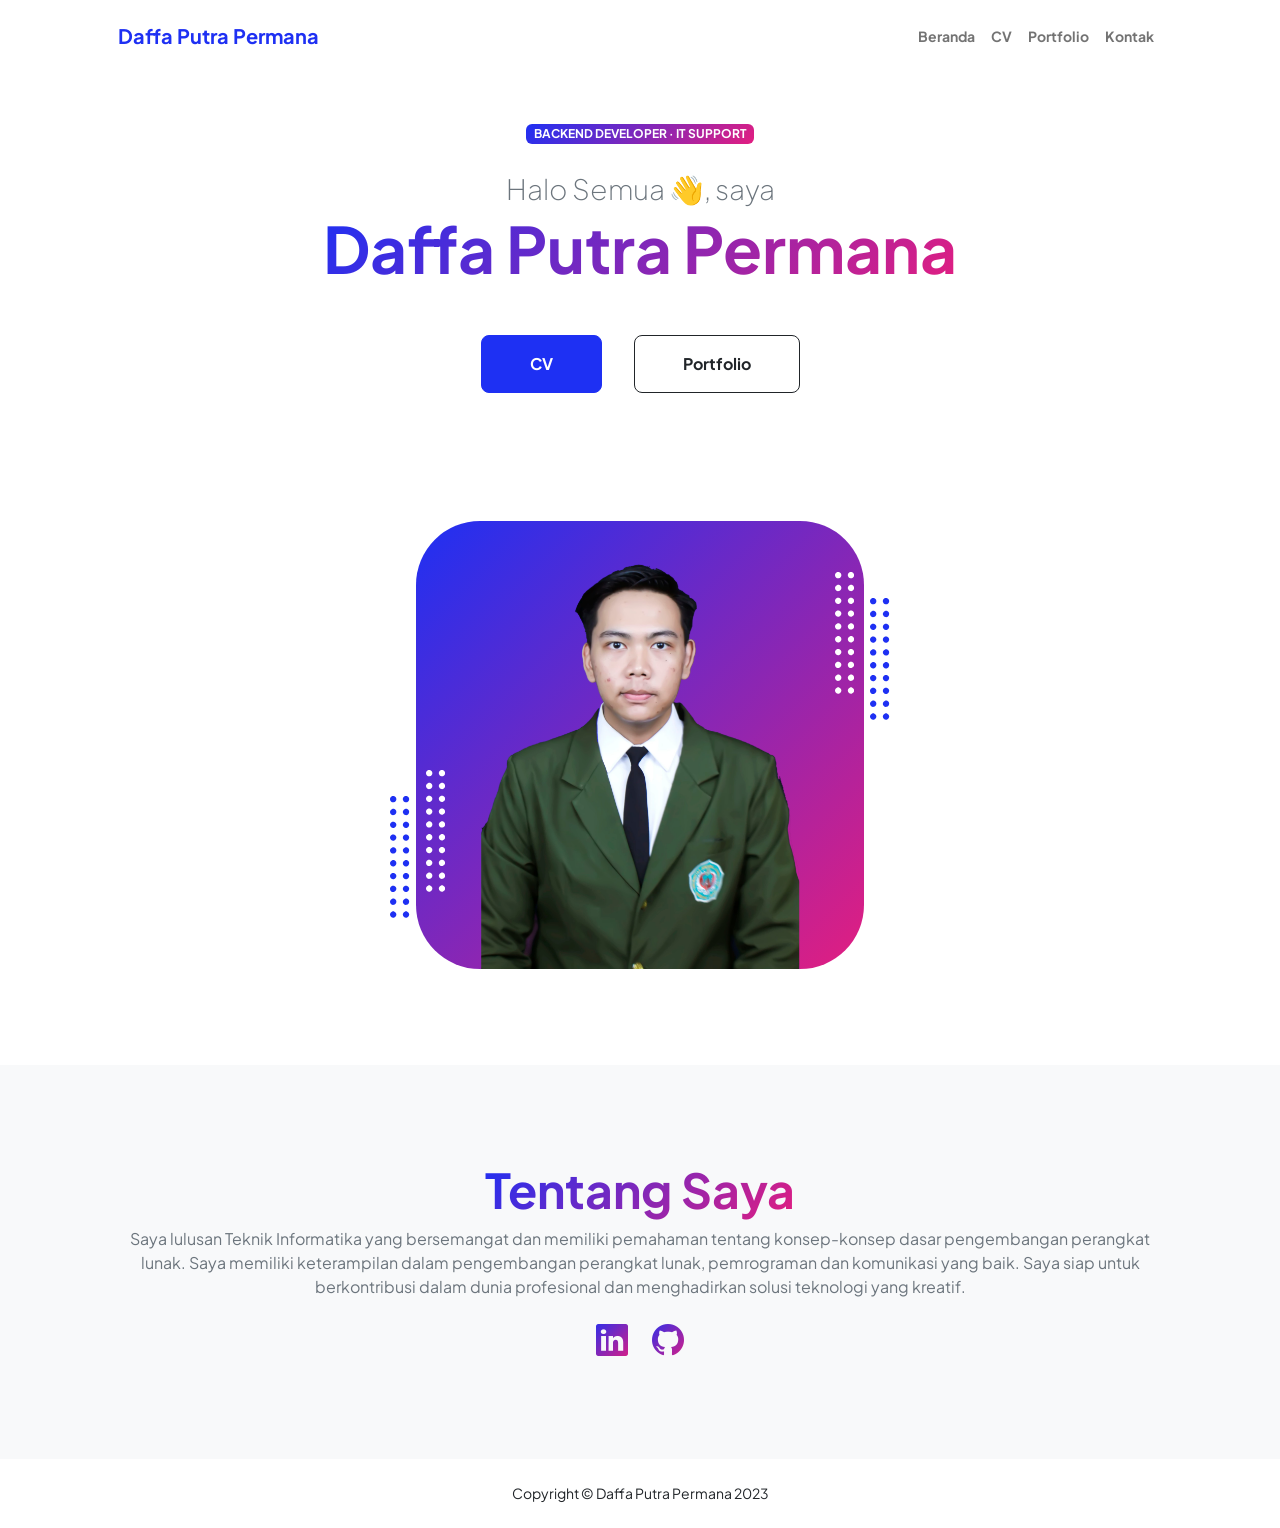
==== commit 00206218: "first commit" ====
--- a/index.html
+++ b/index.html
@@ -5,714 +5,210 @@
     <meta name="viewport" content="width=device-width, initial-scale=1, shrink-to-fit=no" />
     <meta name="description" content="" />
     <meta name="author" content="" />
-    <title>Portfolio</title>
+    <title>Beranda | Daffa Putra Permana</title>
     <!-- Favicon-->
-    <link rel="icon" type="image/x-icon" href="assets/img/icon.png" />
-    <!-- Font Awesome icons (free version)-->
-    <script src="https://use.fontawesome.com/releases/v5.15.4/js/all.js" crossorigin="anonymous"></script>
-    <!-- Google fonts-->
-    <link href="https://fonts.googleapis.com/css?family=Montserrat:400,700" rel="stylesheet" type="text/css" />
-    <link href="https://fonts.googleapis.com/css?family=Roboto+Slab:400,100,300,700" rel="stylesheet" type="text/css" />
+    <link rel="icon" type="image/x-icon" href="assets/favicon.ico" />
+    <!-- Custom Google font-->
+    <link rel="preconnect" href="https://fonts.googleapis.com" />
+    <link rel="preconnect" href="https://fonts.gstatic.com" crossorigin />
+    <link href="https://fonts.googleapis.com/css2?family=Plus+Jakarta+Sans:wght@100;200;300;400;500;600;700;800;900&amp;display=swap" rel="stylesheet" />
+    <!-- Bootstrap icons-->
+    <link href="https://cdn.jsdelivr.net/npm/bootstrap-icons@1.8.1/font/bootstrap-icons.css" rel="stylesheet" />
     <!-- Core theme CSS (includes Bootstrap)-->
-    <link href="css/boostrap.min.css" rel="stylesheet" />
-
-    <!-- CSS -->
-    <style>
-      #info,
-      li {
-        margin: 5px;
-      }
-    </style>
+    <link href="css/styles.css" rel="stylesheet" />
   </head>
-  <body id="page-top">
-    <!-- Navigation-->
-    <nav class="navbar navbar-expand-lg navbar-dark fixed-top" id="mainNav">
-      <div class="container">
-        <a class="navbar-brand" href="#page-top">Daffa Putra Permana</a>
-        <button class="navbar-toggler" type="button" data-bs-toggle="collapse" data-bs-target="#navbarResponsive" aria-controls="navbarResponsive" aria-expanded="false" aria-label="Toggle navigation">
-          Menu
-          <i class="fas fa-bars ms-1"></i>
-        </button>
-        <div class="collapse navbar-collapse" id="navbarResponsive">
-          <ul class="navbar-nav text-uppercase ms-auto py-4 py-lg-0">
-            <li class="nav-item"><a class="nav-link" href="#about">About Me</a></li>
-            <li class="nav-item"><a class="nav-link" href="#education">Education</a></li>
-            <li class="nav-item"><a class="nav-link" href="#portfolio">Certificate</a></li>
-            <li class="nav-item"><a class="nav-link" href="#skill">Skill</a></li>
-            <li class="nav-item"><a class="nav-link" href="#gallery">Gallery</a></li>
-            <li class="nav-item"><a class="nav-link" href="#contact">Contact Me</a></li>
-          </ul>
-        </div>
-      </div>
-    </nav>
-    <!-- Masthead-->
-    <header class="masthead">
-      <div class="container">
-        <div class="masthead-subheading"><img width="200px" style="margin-top: -60px" class="rounded-circle img-thumbnail" src="assets/img/profile.png" alt="" /></div>
-        <div class="h1 text-uppercase">Daffa Putra Permana</div>
-        <div class="h3">Mahasiswa | Freelancer</div>
-      </div>
-    </header>
-    <!-- About Me -->
-    <section class="page-section" id="about">
-      <div class="container">
-        <div class="text-center">
-          <h2 class="section-heading text-uppercase">About Me</h2>
-          <h3 class="section-subheading text-muted">Introduction & Hobby</h3>
-        </div>
-        <div class="row text-center">
-          <div class="col-md-6">
-            <span class="fa-stack fa-4x">
-              <i class="fas fa-circle fa-stack-2x text-primary"></i>
-              <i class="fas fa-code fa-stack-1x fa-inverse"></i>
-            </span>
-            <h4 class="my-3">introduction</h4>
-            <p class="text-muted">
-              Hello, Nama saya Daffa Putra Permana lahir diBandung pada tanggal 19 juni 2001. Saya adalah anak ke 1 dari 2 bersaudara. Alamat tempat tinggal saya Graha Padalarang Indah Kabupaten Bandung Barat Provinsi Jawa Barat. Saya
-              kuliah diUniversitas Jenderal Achmad Yani fakultas Sains dan Informatika jurusan Informatika. Saat ini saya sudah memasuki semeter 6 atau tingkat 3.
-            </p>
+  <body class="d-flex flex-column h-100">
+    <main class="flex-shrink-0">
+      <!-- Navigation-->
+      <nav class="navbar navbar-expand-lg navbar-light bg-white py-3">
+        <div class="container px-5">
+          <a class="navbar-brand" href="index.html"><span class="fw-bolder text-primary">Daffa Putra Permana</span></a>
+          <button class="navbar-toggler" type="button" data-bs-toggle="collapse" data-bs-target="#navbarSupportedContent" aria-controls="navbarSupportedContent" aria-expanded="false" aria-label="Toggle navigation">
+            <span class="navbar-toggler-icon"></span>
+          </button>
+          <div class="collapse navbar-collapse" id="navbarSupportedContent">
+            <ul class="navbar-nav ms-auto mb-2 mb-lg-0 small fw-bolder">
+              <li class="nav-item"><a class="nav-link" href="index.html">Beranda</a></li>
+              <li class="nav-item"><a class="nav-link" href="resume.html">CV</a></li>
+              <li class="nav-item"><a class="nav-link" href="projects.html">Portfolio</a></li>
+              <li class="nav-item"><a class="nav-link" href="contact.html">Kontak</a></li>
+            </ul>
           </div>
-          <div class="col-md-6">
-            <span class="fa-stack fa-4x">
-              <i class="fas fa-circle fa-stack-2x text-primary"></i>
-              <i class="fas fa-laptop fa-stack-1x fa-inverse"></i>
-            </span>
-            <h4 class="my-3">Interest & Hobby</h4>
-            <p class="text-muted">
-              Saya tertarik mempelajari berbagai bahasa pemrograman. Saat ini saya sedang memperdalam bahasa pemrograman php. Hobby saya bermain Game, game yang sering saya mainkan yaitu mobile legend untuk dismarthphone dan untuk game pc
-              diantaranya valorant, gta V, NBA 2k21.
-            </p>
-          </div>
-        </div>
-      </div>
-    </section>
-    <!-- Education -->
-    <section class="page-section bg-light" id="education">
-      <div class="container">
-        <div class="text-center">
-          <h2 class="section-heading text-uppercase">Education</h2>
-          <h3 class="section-subheading text-muted">Educational Background</h3>
-        </div>
-        <table style="cursor: pointer" class="table table-secondary table-hover">
-          <thead>
-            <tr>
-              <th scope="col">Level of Education</th>
-              <th scope="col">School Origin</th>
-              <th scope="col">Entry Year</th>
-              <th scope="col">Graduation year</th>
-            </tr>
-          </thead>
-          <tbody>
-            <tr>
-              <td>Sekolah Dasar</td>
-              <td>SDN Jatihurip</td>
-              <td>2007</td>
-              <td>2013</td>
-            </tr>
-            <tr>
-              <td>Sekolah Menengah Pertama</td>
-              <td>SMPN 2 Sumedang</td>
-              <td>2013</td>
-              <td>2016</td>
-            </tr>
-            <tr>
-              <td>Sekolah Menengah Atas</td>
-              <td>SMAN 2 Sumedang</td>
-              <td>2016</td>
-              <td>2019</td>
-            </tr>
-            <tr>
-              <td>Perguruan Tinggi</td>
-              <td>Universitas Jenderal Achmad Yani</td>
-              <td>2019</td>
-              <td>-</td>
-            </tr>
-          </tbody>
-        </table>
-      </div>
-    </section>
-    <!-- end Education -->
-    <!-- Certificate -->
-    <section class="page-section bg-light" id="portfolio">
-      <div class="container">
-        <div class="text-center">
-          <h2 class="section-heading text-uppercase">Certificate & Project</h2>
-          <h3 class="section-subheading text-muted">Creation</h3>
-        </div>
-        <div class="row">
-          <div class="col-lg-4 col-sm-6 mb-4">
-            <!-- Portfolio item 1-->
-            <div class="portfolio-item">
-              <a class="portfolio-link" data-bs-toggle="modal" href="#portfolioModal1">
-                <div class="portfolio-hover">
-                  <div class="portfolio-hover-content"><i class="fas fa-plus fa-3x"></i></div>
+        </div>
+      </nav>
+      <!-- Header-->
+      <header class="py-5">
+        <div class="container px-5 pb-5">
+          <div class="row gx-5 align-items-center">
+            <div class="col-xxl-5">
+              <!-- Header text content-->
+              <div class="text-center text-xxl-start">
+                <div class="badge bg-gradient-primary-to-secondary text-white mb-4"><div class="text-uppercase">Backend Developer &middot; IT Support</div></div>
+                <div class="fs-3 fw-light text-muted">Halo Semua 👋, saya</div>
+                <h1 class="display-3 fw-bolder mb-5"><span class="text-gradient d-inline">Daffa Putra Permana</span></h1>
+                <div class="d-grid gap-3 d-sm-flex justify-content-sm-center justify-content-xxl-start mb-3">
+                  <a class="btn btn-primary btn-lg px-5 py-3 me-sm-3 fs-6 fw-bolder" href="resume.html">CV</a>
+                  <a class="btn btn-outline-dark btn-lg px-5 py-3 fs-6 fw-bolder" href="projects.html">Portfolio</a>
                 </div>
-                <img class="img-fluid" src="assets/img/portfolio/1.jpg" alt="..." />
-              </a>
-              <div class="portfolio-caption">
-                <div class="portfolio-caption-heading">Certificate</div>
-                <div class="portfolio-caption-subheading text-muted">SNIA 2021</div>
               </div>
             </div>
-          </div>
-          <div class="col-lg-4 col-sm-6 mb-4">
-            <!-- Portfolio item 2-->
-            <div class="portfolio-item">
-              <a class="portfolio-link" data-bs-toggle="modal" href="#portfolioModal2">
-                <div class="portfolio-hover">
-                  <div class="portfolio-hover-content"><i class="fas fa-plus fa-3x"></i></div>
-                </div>
-                <img class="img-fluid" src="assets/img/portfolio/2.jpg" alt="..." />
-              </a>
-              <div class="portfolio-caption">
-                <div class="portfolio-caption-heading">Certificate</div>
-                <div class="portfolio-caption-subheading text-muted">Webinar Informatika 2021</div>
-              </div>
-            </div>
-          </div>
-          <div class="col-lg-4 col-sm-6 mb-4">
-            <!-- Portfolio item 3-->
-            <div class="portfolio-item">
-              <a class="portfolio-link" data-bs-toggle="modal" href="#portfolioModal3">
-                <div class="portfolio-hover">
-                  <div class="portfolio-hover-content"><i class="fas fa-plus fa-3x"></i></div>
-                </div>
-                <img class="img-fluid" src="assets/img/portfolio/3.png" alt="..." />
-              </a>
-              <div class="portfolio-caption">
-                <div class="portfolio-caption-heading">Certificate</div>
-                <div class="portfolio-caption-subheading text-muted">Agile Research 2021</div>
-              </div>
-            </div>
-          </div>
-          <div class="col-lg-4 col-sm-6 mb-4 mb-lg-0">
-            <!-- Portfolio item 4-->
-            <div class="portfolio-item">
-              <a class="portfolio-link" data-bs-toggle="modal" href="#portfolioModal4">
-                <div class="portfolio-hover">
-                  <div class="portfolio-hover-content"><i class="fas fa-plus fa-3x"></i></div>
-                </div>
-                <img class="img-fluid" src="assets/img/portfolio/4.png" alt="..." />
-              </a>
-              <div class="portfolio-caption">
-                <div class="portfolio-caption-heading">Project</div>
-                <div class="portfolio-caption-subheading text-muted">Sistem Informasi Poliklinik</div>
-              </div>
-            </div>
-          </div>
-          <div class="col-lg-4 col-sm-6 mb-4 mb-sm-0">
-            <!-- Portfolio item 5-->
-            <div class="portfolio-item">
-              <a class="portfolio-link" data-bs-toggle="modal" href="#portfolioModal5">
-                <div class="portfolio-hover">
-                  <div class="portfolio-hover-content"><i class="fas fa-plus fa-3x"></i></div>
-                </div>
-                <img class="img-fluid" src="assets/img/portfolio/5.png" alt="..." />
-              </a>
-              <div class="portfolio-caption">
-                <div class="portfolio-caption-heading">Project</div>
-                <div class="portfolio-caption-subheading text-muted">Mengenal 8 Planet Dalam Tata Surya</div>
-              </div>
-            </div>
-          </div>
-          <div class="col-lg-4 col-sm-6">
-            <!-- Portfolio item 6-->
-            <div class="portfolio-item">
-              <a class="portfolio-link" data-bs-toggle="modal" href="#portfolioModal6">
-                <div class="portfolio-hover">
-                  <div class="portfolio-hover-content"><i class="fas fa-plus fa-3x"></i></div>
-                </div>
-                <img class="img-fluid" src="assets/img/portfolio/6.jpg" alt="..." />
-              </a>
-              <div class="portfolio-caption">
-                <div class="portfolio-caption-heading">Project</div>
-                <div class="portfolio-caption-subheading text-muted">Zoo Online</div>
-              </div>
-            </div>
-          </div>
-        </div>
-      </div>
-    </section>
-    <!-- About-->
-    <section class="page-section" id="skill">
-      <div class="container">
-        <div class="text-start">
-          <h2 class="section-heading text-uppercase text-center">Skill</h2>
-          <h3 class="section-subheading text-muted text-center">Programming</h3>
-          <div class="row">
-            <div class="col-md-6">
-              <div class="skill1">Java</div>
-              <div class="progress">
-                <div class="progress-bar progress-bar-striped progress-bar-animated" role="progressbar" aria-valuenow="60" aria-valuemin="0" aria-valuemax="100" style="width: 60%">60%</div>
-              </div>
-              <br />
-              <br />
-              <div class="skill2">PHP</div>
-              <div class="progress">
-                <div class="progress-bar progress-bar-striped progress-bar-animated" role="progressbar" aria-valuenow="40" aria-valuemin="0" aria-valuemax="100" style="width: 40%">40%</div>
-              </div>
-              <br />
-              <br />
-              <div class="skill3">Jquery</div>
-              <div class="progress">
-                <div class="progress-bar progress-bar-striped progress-bar-animated" role="progressbar" aria-valuenow="40" aria-valuemin="0" aria-valuemax="100" style="width: 40%">40%</div>
-              </div>
-              <br /><br />
-            </div>
-            <div class="col-md-6">
-              <div class="skill4">HTML</div>
-              <div class="progress">
-                <div class="progress-bar progress-bar-striped progress-bar-animated" role="progressbar" aria-valuenow="100" aria-valuemin="0" aria-valuemax="100" style="width: 100%">100%</div>
-              </div>
-              <br />
-              <br />
-              <div class="skill5">CSS</div>
-              <div class="progress">
-                <div class="progress-bar progress-bar-striped progress-bar-animated" role="progressbar" aria-valuenow="90" aria-valuemin="0" aria-valuemax="100" style="width: 90%">90%</div>
-              </div>
-              <br />
-              <br />
-              <div class="skill6">JavaScript</div>
-              <div class="progress">
-                <div class="progress-bar progress-bar-striped progress-bar-animated" role="progressbar" aria-valuenow="50" aria-valuemin="0" aria-valuemax="100" style="width: 50%">50%</div>
-              </div>
-            </div>
-          </div>
-        </div>
-      </div>
-    </section>
-    <!-- Photo-->
-    <section class="page-section bg-light" id="gallery">
-      <div class="container">
-        <div class="text-center">
-          <h2 class="section-heading text-uppercase">My Gallery</h2>
-          <h3 class="section-subheading text-muted">My Video & Photo</h3>
-        </div>
-        <div class="row">
-          <div class="col-lg-4">
-            <div class="team-member">
-              <img class="mx-auto rounded-circle" src="assets/img/Gallery/gal1.jpg" alt="..." />
-              <h4>Photo</h4>
-              <p class="text-muted">Graduation</p>
-            </div>
-          </div>
-          <div class="col-lg-4">
-            <div class="team-member">
-              <img class="mx-auto rounded-circle" src="assets/img/Gallery/gal3.jpg" alt="..." />
-              <h4>Photo</h4>
-              <p class="text-muted">Photo Studio</p>
-            </div>
-          </div>
-          <div class="col-lg-4">
-            <div class="team-member">
-              <img class="mx-auto rounded-circle" src="assets/img/Gallery/gal2.jpg" alt="..." />
-              <h4>Photo</h4>
-              <p class="text-muted">Holiday</p>
-            </div>
-          </div>
-        </div>
-        <!-- Video -->
-        <div class="row">
-          <div class="col-lg-12">
-            <div class="accordion accordion-flush" id="accordionFlushExample">
-              <div class="accordion-item">
-                <h2 class="accordion-header" id="flush-headingOne">
-                  <button class="accordion-button collapsed" type="button" data-bs-toggle="collapse" data-bs-target="#flush-collapseOne" aria-expanded="false" aria-controls="flush-collapseOne">Scrum Accountabilities</button>
-                </h2>
-                <div id="flush-collapseOne" class="accordion-collapse collapse text-center" aria-labelledby="flush-headingOne" data-bs-parent="#accordionFlushExample">
-                  <h4 class="display-6">Successful Scrum Product Management</h4>
-                  <div class="accordion-body">
-                    <iframe
-                      width="560"
-                      height="315"
-                      src="https://www.youtube.com/embed/l_iKi0kS_vE"
-                      title="YouTube video player"
-                      frameborder="0"
-                      allow="accelerometer; autoplay; clipboard-write; encrypted-media; gyroscope; picture-in-picture"
-                      allowfullscreen
-                    ></iframe>
-                  </div>
-                </div>
-              </div>
-              <div class="accordion-item">
-                <h2 class="accordion-header" id="flush-headingTwo">
-                  <button class="accordion-button collapsed" type="button" data-bs-toggle="collapse" data-bs-target="#flush-collapseTwo" aria-expanded="false" aria-controls="flush-collapseTwo">Scrum Event</button>
-                </h2>
-                <div id="flush-collapseTwo" class="accordion-collapse collapse text-center" aria-labelledby="flush-headingTwo" data-bs-parent="#accordionFlushExample">
-                  <h4 class="display-6">Successful Scrum Product Management</h4>
-                  <iframe
-                    width="560"
-                    height="315"
-                    src="https://www.youtube.com/embed/dgac9vfCWys"
-                    title="YouTube video player"
-                    frameborder="0"
-                    allow="accelerometer; autoplay; clipboard-write; encrypted-media; gyroscope; picture-in-picture"
-                    allowfullscreen
-                  ></iframe>
-                </div>
-              </div>
-              <div class="accordion-item">
-                <h2 class="accordion-header" id="flush-headingThree">
-                  <button class="accordion-button collapsed" type="button" data-bs-toggle="collapse" data-bs-target="#flush-collapseThree" aria-expanded="false" aria-controls="flush-collapseThree">Scrum Artifacts & Commitments</button>
-                </h2>
-                <div id="flush-collapseThree" class="accordion-collapse collapse text-center" aria-labelledby="flush-headingThree" data-bs-parent="#accordionFlushExample">
-                  <h4 class="display-6">Successful Scrum Product Management</h4>
-                  <iframe
-                    width="560"
-                    height="315"
-                    src="https://www.youtube.com/embed/WZNpabTBjk8"
-                    title="YouTube video player"
-                    frameborder="0"
-                    allow="accelerometer; autoplay; clipboard-write; encrypted-media; gyroscope; picture-in-picture"
-                    allowfullscreen
-                  ></iframe>
+            <div class="col-xxl-7">
+              <!-- Header profile picture-->
+              <div class="d-flex justify-content-center mt-5 mt-xxl-0">
+                <div class="profile bg-gradient-primary-to-secondary">
+                  <!-- TIP: For best results, use a photo with a transparent background like the demo example below-->
+                  <!-- Watch a tutorial on how to do this on YouTube (link)-->
+                  <img class="profile-img" src="assets/profile.png" alt="..." />
+                  <div class="dots-1">
+                    <!-- SVG Dots-->
+                    <svg version="1.1" xmlns="http://www.w3.org/2000/svg" xmlns:xlink="http://www.w3.org/1999/xlink" x="0px" y="0px" viewBox="0 0 191.6 1215.4" style="enable-background: new 0 0 191.6 1215.4" xml:space="preserve">
+                      <g transform="translate(0.000000,1280.000000) scale(0.100000,-0.100000)">
+                        <path d="M227.7,12788.6c-105-35-200-141-222-248c-43-206,163-412,369-369c155,32,275,190,260,339c-11,105-90,213-190,262        C383.7,12801.6,289.7,12808.6,227.7,12788.6z"></path>
+                        <path d="M1507.7,12788.6c-151-50-253-216-222-362c25-119,136-230,254-255c194-41,395,142,375,339c-11,105-90,213-190,262        C1663.7,12801.6,1569.7,12808.6,1507.7,12788.6z"></path>
+                        <path d="M227.7,11508.6c-105-35-200-141-222-248c-43-206,163-412,369-369c155,32,275,190,260,339c-11,105-90,213-190,262        C383.7,11521.6,289.7,11528.6,227.7,11508.6z"></path>
+                        <path d="M1507.7,11508.6c-151-50-253-216-222-362c25-119,136-230,254-255c194-41,395,142,375,339c-11,105-90,213-190,262        C1663.7,11521.6,1569.7,11528.6,1507.7,11508.6z"></path>
+                        <path d="M227.7,10228.6c-105-35-200-141-222-248c-43-206,163-412,369-369c155,32,275,190,260,339c-11,105-90,213-190,262        C383.7,10241.6,289.7,10248.6,227.7,10228.6z"></path>
+                        <path d="M1507.7,10228.6c-105-35-200-141-222-248c-43-206,163-412,369-369c155,32,275,190,260,339c-11,105-90,213-190,262        C1663.7,10241.6,1569.7,10248.6,1507.7,10228.6z"></path>
+                        <path d="M227.7,8948.6c-105-35-200-141-222-248c-43-206,163-412,369-369c155,32,275,190,260,339c-11,105-90,213-190,262        C383.7,8961.6,289.7,8968.6,227.7,8948.6z"></path>
+                        <path d="M1507.7,8948.6c-105-35-200-141-222-248c-43-206,163-412,369-369c155,32,275,190,260,339c-11,105-90,213-190,262        C1663.7,8961.6,1569.7,8968.6,1507.7,8948.6z"></path>
+                        <path d="M227.7,7668.6c-105-35-200-141-222-248c-43-206,163-412,369-369c155,32,275,190,260,339c-11,105-90,213-190,262        C383.7,7681.6,289.7,7688.6,227.7,7668.6z"></path>
+                        <path d="M1507.7,7668.6c-105-35-200-141-222-248c-43-206,163-412,369-369c155,32,275,190,260,339c-11,105-90,213-190,262        C1663.7,7681.6,1569.7,7688.6,1507.7,7668.6z"></path>
+                        <path d="M227.7,6388.6c-105-35-200-141-222-248c-43-206,163-412,369-369c155,32,275,190,260,339c-11,105-90,213-190,262        C383.7,6401.6,289.7,6408.6,227.7,6388.6z"></path>
+                        <path d="M1507.7,6388.6c-105-35-200-141-222-248c-43-206,163-412,369-369c155,32,275,190,260,339c-11,105-90,213-190,262        C1663.7,6401.6,1569.7,6408.6,1507.7,6388.6z"></path>
+                        <path d="M227.7,5108.6c-105-35-200-141-222-248c-43-206,163-412,369-369c155,32,275,190,260,339c-11,105-90,213-190,262        C383.7,5121.6,289.7,5128.6,227.7,5108.6z"></path>
+                        <path d="M1507.7,5108.6c-105-35-200-141-222-248c-43-206,163-412,369-369c155,32,275,190,260,339c-11,105-90,213-190,262        C1663.7,5121.6,1569.7,5128.6,1507.7,5108.6z"></path>
+                        <path d="M227.7,3828.6c-105-35-200-141-222-248c-43-206,163-412,369-369c155,32,275,190,260,339c-11,105-90,213-190,262        C383.7,3841.6,289.7,3848.6,227.7,3828.6z"></path>
+                        <path d="M1507.7,3828.6c-105-35-200-141-222-248c-43-206,163-412,369-369c155,32,275,190,260,339c-11,105-90,213-190,262        C1663.7,3841.6,1569.7,3848.6,1507.7,3828.6z"></path>
+                        <path d="M227.7,2548.6c-105-35-200-141-222-248c-43-206,163-412,369-369c155,32,275,190,260,339c-11,105-90,213-190,262        C383.7,2561.6,289.7,2568.6,227.7,2548.6z"></path>
+                        <path d="M1507.7,2548.6c-105-35-200-141-222-248c-43-206,163-412,369-369c155,32,275,190,260,339c-11,105-90,213-190,262        C1663.7,2561.6,1569.7,2568.6,1507.7,2548.6z"></path>
+                        <path d="M227.7,1268.6c-105-35-200-141-222-248c-43-206,163-412,369-369c155,32,275,190,260,339c-11,105-90,213-190,262        C383.7,1281.6,289.7,1288.6,227.7,1268.6z"></path>
+                        <path d="M1507.7,1268.6c-105-35-200-141-222-248c-43-206,163-412,369-369c155,32,275,190,260,339c-11,105-90,213-190,262        C1663.7,1281.6,1569.7,1288.6,1507.7,1268.6z"></path>
+                      </g>
+                    </svg>
+                    <!-- END of SVG dots-->
+                  </div>
+                  <div class="dots-2">
+                    <!-- SVG Dots-->
+                    <svg version="1.1" xmlns="http://www.w3.org/2000/svg" xmlns:xlink="http://www.w3.org/1999/xlink" x="0px" y="0px" viewBox="0 0 191.6 1215.4" style="enable-background: new 0 0 191.6 1215.4" xml:space="preserve">
+                      <g transform="translate(0.000000,1280.000000) scale(0.100000,-0.100000)">
+                        <path d="M227.7,12788.6c-105-35-200-141-222-248c-43-206,163-412,369-369c155,32,275,190,260,339c-11,105-90,213-190,262        C383.7,12801.6,289.7,12808.6,227.7,12788.6z"></path>
+                        <path d="M1507.7,12788.6c-151-50-253-216-222-362c25-119,136-230,254-255c194-41,395,142,375,339c-11,105-90,213-190,262        C1663.7,12801.6,1569.7,12808.6,1507.7,12788.6z"></path>
+                        <path d="M227.7,11508.6c-105-35-200-141-222-248c-43-206,163-412,369-369c155,32,275,190,260,339c-11,105-90,213-190,262        C383.7,11521.6,289.7,11528.6,227.7,11508.6z"></path>
+                        <path d="M1507.7,11508.6c-151-50-253-216-222-362c25-119,136-230,254-255c194-41,395,142,375,339c-11,105-90,213-190,262        C1663.7,11521.6,1569.7,11528.6,1507.7,11508.6z"></path>
+                        <path d="M227.7,10228.6c-105-35-200-141-222-248c-43-206,163-412,369-369c155,32,275,190,260,339c-11,105-90,213-190,262        C383.7,10241.6,289.7,10248.6,227.7,10228.6z"></path>
+                        <path d="M1507.7,10228.6c-105-35-200-141-222-248c-43-206,163-412,369-369c155,32,275,190,260,339c-11,105-90,213-190,262        C1663.7,10241.6,1569.7,10248.6,1507.7,10228.6z"></path>
+                        <path d="M227.7,8948.6c-105-35-200-141-222-248c-43-206,163-412,369-369c155,32,275,190,260,339c-11,105-90,213-190,262        C383.7,8961.6,289.7,8968.6,227.7,8948.6z"></path>
+                        <path d="M1507.7,8948.6c-105-35-200-141-222-248c-43-206,163-412,369-369c155,32,275,190,260,339c-11,105-90,213-190,262        C1663.7,8961.6,1569.7,8968.6,1507.7,8948.6z"></path>
+                        <path d="M227.7,7668.6c-105-35-200-141-222-248c-43-206,163-412,369-369c155,32,275,190,260,339c-11,105-90,213-190,262        C383.7,7681.6,289.7,7688.6,227.7,7668.6z"></path>
+                        <path d="M1507.7,7668.6c-105-35-200-141-222-248c-43-206,163-412,369-369c155,32,275,190,260,339c-11,105-90,213-190,262        C1663.7,7681.6,1569.7,7688.6,1507.7,7668.6z"></path>
+                        <path d="M227.7,6388.6c-105-35-200-141-222-248c-43-206,163-412,369-369c155,32,275,190,260,339c-11,105-90,213-190,262        C383.7,6401.6,289.7,6408.6,227.7,6388.6z"></path>
+                        <path d="M1507.7,6388.6c-105-35-200-141-222-248c-43-206,163-412,369-369c155,32,275,190,260,339c-11,105-90,213-190,262        C1663.7,6401.6,1569.7,6408.6,1507.7,6388.6z"></path>
+                        <path d="M227.7,5108.6c-105-35-200-141-222-248c-43-206,163-412,369-369c155,32,275,190,260,339c-11,105-90,213-190,262        C383.7,5121.6,289.7,5128.6,227.7,5108.6z"></path>
+                        <path d="M1507.7,5108.6c-105-35-200-141-222-248c-43-206,163-412,369-369c155,32,275,190,260,339c-11,105-90,213-190,262        C1663.7,5121.6,1569.7,5128.6,1507.7,5108.6z"></path>
+                        <path d="M227.7,3828.6c-105-35-200-141-222-248c-43-206,163-412,369-369c155,32,275,190,260,339c-11,105-90,213-190,262        C383.7,3841.6,289.7,3848.6,227.7,3828.6z"></path>
+                        <path d="M1507.7,3828.6c-105-35-200-141-222-248c-43-206,163-412,369-369c155,32,275,190,260,339c-11,105-90,213-190,262        C1663.7,3841.6,1569.7,3848.6,1507.7,3828.6z"></path>
+                        <path d="M227.7,2548.6c-105-35-200-141-222-248c-43-206,163-412,369-369c155,32,275,190,260,339c-11,105-90,213-190,262        C383.7,2561.6,289.7,2568.6,227.7,2548.6z"></path>
+                        <path d="M1507.7,2548.6c-105-35-200-141-222-248c-43-206,163-412,369-369c155,32,275,190,260,339c-11,105-90,213-190,262        C1663.7,2561.6,1569.7,2568.6,1507.7,2548.6z"></path>
+                        <path d="M227.7,1268.6c-105-35-200-141-222-248c-43-206,163-412,369-369c155,32,275,190,260,339c-11,105-90,213-190,262        C383.7,1281.6,289.7,1288.6,227.7,1268.6z"></path>
+                        <path d="M1507.7,1268.6c-105-35-200-141-222-248c-43-206,163-412,369-369c155,32,275,190,260,339c-11,105-90,213-190,262        C1663.7,1281.6,1569.7,1288.6,1507.7,1268.6z"></path>
+                      </g>
+                    </svg>
+                    <!-- END of SVG dots-->
+                  </div>
+                  <div class="dots-3">
+                    <!-- SVG Dots-->
+                    <svg version="1.1" xmlns="http://www.w3.org/2000/svg" xmlns:xlink="http://www.w3.org/1999/xlink" x="0px" y="0px" viewBox="0 0 191.6 1215.4" style="enable-background: new 0 0 191.6 1215.4" xml:space="preserve">
+                      <g transform="translate(0.000000,1280.000000) scale(0.100000,-0.100000)">
+                        <path d="M227.7,12788.6c-105-35-200-141-222-248c-43-206,163-412,369-369c155,32,275,190,260,339c-11,105-90,213-190,262        C383.7,12801.6,289.7,12808.6,227.7,12788.6z"></path>
+                        <path d="M1507.7,12788.6c-151-50-253-216-222-362c25-119,136-230,254-255c194-41,395,142,375,339c-11,105-90,213-190,262        C1663.7,12801.6,1569.7,12808.6,1507.7,12788.6z"></path>
+                        <path d="M227.7,11508.6c-105-35-200-141-222-248c-43-206,163-412,369-369c155,32,275,190,260,339c-11,105-90,213-190,262        C383.7,11521.6,289.7,11528.6,227.7,11508.6z"></path>
+                        <path d="M1507.7,11508.6c-151-50-253-216-222-362c25-119,136-230,254-255c194-41,395,142,375,339c-11,105-90,213-190,262        C1663.7,11521.6,1569.7,11528.6,1507.7,11508.6z"></path>
+                        <path d="M227.7,10228.6c-105-35-200-141-222-248c-43-206,163-412,369-369c155,32,275,190,260,339c-11,105-90,213-190,262        C383.7,10241.6,289.7,10248.6,227.7,10228.6z"></path>
+                        <path d="M1507.7,10228.6c-105-35-200-141-222-248c-43-206,163-412,369-369c155,32,275,190,260,339c-11,105-90,213-190,262        C1663.7,10241.6,1569.7,10248.6,1507.7,10228.6z"></path>
+                        <path d="M227.7,8948.6c-105-35-200-141-222-248c-43-206,163-412,369-369c155,32,275,190,260,339c-11,105-90,213-190,262        C383.7,8961.6,289.7,8968.6,227.7,8948.6z"></path>
+                        <path d="M1507.7,8948.6c-105-35-200-141-222-248c-43-206,163-412,369-369c155,32,275,190,260,339c-11,105-90,213-190,262        C1663.7,8961.6,1569.7,8968.6,1507.7,8948.6z"></path>
+                        <path d="M227.7,7668.6c-105-35-200-141-222-248c-43-206,163-412,369-369c155,32,275,190,260,339c-11,105-90,213-190,262        C383.7,7681.6,289.7,7688.6,227.7,7668.6z"></path>
+                        <path d="M1507.7,7668.6c-105-35-200-141-222-248c-43-206,163-412,369-369c155,32,275,190,260,339c-11,105-90,213-190,262        C1663.7,7681.6,1569.7,7688.6,1507.7,7668.6z"></path>
+                        <path d="M227.7,6388.6c-105-35-200-141-222-248c-43-206,163-412,369-369c155,32,275,190,260,339c-11,105-90,213-190,262        C383.7,6401.6,289.7,6408.6,227.7,6388.6z"></path>
+                        <path d="M1507.7,6388.6c-105-35-200-141-222-248c-43-206,163-412,369-369c155,32,275,190,260,339c-11,105-90,213-190,262        C1663.7,6401.6,1569.7,6408.6,1507.7,6388.6z"></path>
+                        <path d="M227.7,5108.6c-105-35-200-141-222-248c-43-206,163-412,369-369c155,32,275,190,260,339c-11,105-90,213-190,262        C383.7,5121.6,289.7,5128.6,227.7,5108.6z"></path>
+                        <path d="M1507.7,5108.6c-105-35-200-141-222-248c-43-206,163-412,369-369c155,32,275,190,260,339c-11,105-90,213-190,262        C1663.7,5121.6,1569.7,5128.6,1507.7,5108.6z"></path>
+                        <path d="M227.7,3828.6c-105-35-200-141-222-248c-43-206,163-412,369-369c155,32,275,190,260,339c-11,105-90,213-190,262        C383.7,3841.6,289.7,3848.6,227.7,3828.6z"></path>
+                        <path d="M1507.7,3828.6c-105-35-200-141-222-248c-43-206,163-412,369-369c155,32,275,190,260,339c-11,105-90,213-190,262        C1663.7,3841.6,1569.7,3848.6,1507.7,3828.6z"></path>
+                        <path d="M227.7,2548.6c-105-35-200-141-222-248c-43-206,163-412,369-369c155,32,275,190,260,339c-11,105-90,213-190,262        C383.7,2561.6,289.7,2568.6,227.7,2548.6z"></path>
+                        <path d="M1507.7,2548.6c-105-35-200-141-222-248c-43-206,163-412,369-369c155,32,275,190,260,339c-11,105-90,213-190,262        C1663.7,2561.6,1569.7,2568.6,1507.7,2548.6z"></path>
+                        <path d="M227.7,1268.6c-105-35-200-141-222-248c-43-206,163-412,369-369c155,32,275,190,260,339c-11,105-90,213-190,262        C383.7,1281.6,289.7,1288.6,227.7,1268.6z"></path>
+                        <path d="M1507.7,1268.6c-105-35-200-141-222-248c-43-206,163-412,369-369c155,32,275,190,260,339c-11,105-90,213-190,262        C1663.7,1281.6,1569.7,1288.6,1507.7,1268.6z"></path>
+                      </g>
+                    </svg>
+                    <!-- END of SVG dots-->
+                  </div>
+                  <div class="dots-4">
+                    <!-- SVG Dots-->
+                    <svg version="1.1" xmlns="http://www.w3.org/2000/svg" xmlns:xlink="http://www.w3.org/1999/xlink" x="0px" y="0px" viewBox="0 0 191.6 1215.4" style="enable-background: new 0 0 191.6 1215.4" xml:space="preserve">
+                      <g transform="translate(0.000000,1280.000000) scale(0.100000,-0.100000)">
+                        <path d="M227.7,12788.6c-105-35-200-141-222-248c-43-206,163-412,369-369c155,32,275,190,260,339c-11,105-90,213-190,262        C383.7,12801.6,289.7,12808.6,227.7,12788.6z"></path>
+                        <path d="M1507.7,12788.6c-151-50-253-216-222-362c25-119,136-230,254-255c194-41,395,142,375,339c-11,105-90,213-190,262        C1663.7,12801.6,1569.7,12808.6,1507.7,12788.6z"></path>
+                        <path d="M227.7,11508.6c-105-35-200-141-222-248c-43-206,163-412,369-369c155,32,275,190,260,339c-11,105-90,213-190,262        C383.7,11521.6,289.7,11528.6,227.7,11508.6z"></path>
+                        <path d="M1507.7,11508.6c-151-50-253-216-222-362c25-119,136-230,254-255c194-41,395,142,375,339c-11,105-90,213-190,262        C1663.7,11521.6,1569.7,11528.6,1507.7,11508.6z"></path>
+                        <path d="M227.7,10228.6c-105-35-200-141-222-248c-43-206,163-412,369-369c155,32,275,190,260,339c-11,105-90,213-190,262        C383.7,10241.6,289.7,10248.6,227.7,10228.6z"></path>
+                        <path d="M1507.7,10228.6c-105-35-200-141-222-248c-43-206,163-412,369-369c155,32,275,190,260,339c-11,105-90,213-190,262        C1663.7,10241.6,1569.7,10248.6,1507.7,10228.6z"></path>
+                        <path d="M227.7,8948.6c-105-35-200-141-222-248c-43-206,163-412,369-369c155,32,275,190,260,339c-11,105-90,213-190,262        C383.7,8961.6,289.7,8968.6,227.7,8948.6z"></path>
+                        <path d="M1507.7,8948.6c-105-35-200-141-222-248c-43-206,163-412,369-369c155,32,275,190,260,339c-11,105-90,213-190,262        C1663.7,8961.6,1569.7,8968.6,1507.7,8948.6z"></path>
+                        <path d="M227.7,7668.6c-105-35-200-141-222-248c-43-206,163-412,369-369c155,32,275,190,260,339c-11,105-90,213-190,262        C383.7,7681.6,289.7,7688.6,227.7,7668.6z"></path>
+                        <path d="M1507.7,7668.6c-105-35-200-141-222-248c-43-206,163-412,369-369c155,32,275,190,260,339c-11,105-90,213-190,262        C1663.7,7681.6,1569.7,7688.6,1507.7,7668.6z"></path>
+                        <path d="M227.7,6388.6c-105-35-200-141-222-248c-43-206,163-412,369-369c155,32,275,190,260,339c-11,105-90,213-190,262        C383.7,6401.6,289.7,6408.6,227.7,6388.6z"></path>
+                        <path d="M1507.7,6388.6c-105-35-200-141-222-248c-43-206,163-412,369-369c155,32,275,190,260,339c-11,105-90,213-190,262        C1663.7,6401.6,1569.7,6408.6,1507.7,6388.6z"></path>
+                        <path d="M227.7,5108.6c-105-35-200-141-222-248c-43-206,163-412,369-369c155,32,275,190,260,339c-11,105-90,213-190,262        C383.7,5121.6,289.7,5128.6,227.7,5108.6z"></path>
+                        <path d="M1507.7,5108.6c-105-35-200-141-222-248c-43-206,163-412,369-369c155,32,275,190,260,339c-11,105-90,213-190,262        C1663.7,5121.6,1569.7,5128.6,1507.7,5108.6z"></path>
+                        <path d="M227.7,3828.6c-105-35-200-141-222-248c-43-206,163-412,369-369c155,32,275,190,260,339c-11,105-90,213-190,262        C383.7,3841.6,289.7,3848.6,227.7,3828.6z"></path>
+                        <path d="M1507.7,3828.6c-105-35-200-141-222-248c-43-206,163-412,369-369c155,32,275,190,260,339c-11,105-90,213-190,262        C1663.7,3841.6,1569.7,3848.6,1507.7,3828.6z"></path>
+                        <path d="M227.7,2548.6c-105-35-200-141-222-248c-43-206,163-412,369-369c155,32,275,190,260,339c-11,105-90,213-190,262        C383.7,2561.6,289.7,2568.6,227.7,2548.6z"></path>
+                        <path d="M1507.7,2548.6c-105-35-200-141-222-248c-43-206,163-412,369-369c155,32,275,190,260,339c-11,105-90,213-190,262        C1663.7,2561.6,1569.7,2568.6,1507.7,2548.6z"></path>
+                        <path d="M227.7,1268.6c-105-35-200-141-222-248c-43-206,163-412,369-369c155,32,275,190,260,339c-11,105-90,213-190,262        C383.7,1281.6,289.7,1288.6,227.7,1268.6z"></path>
+                        <path d="M1507.7,1268.6c-105-35-200-141-222-248c-43-206,163-412,369-369c155,32,275,190,260,339c-11,105-90,213-190,262        C1663.7,1281.6,1569.7,1288.6,1507.7,1268.6z"></path>
+                      </g>
+                    </svg>
+                    <!-- END of SVG dots-->
+                  </div>
                 </div>
               </div>
             </div>
           </div>
         </div>
-      </div>
-    </section>
-    <!-- Contact-->
-    <section class="page-section" id="contact">
-      <div class="container">
-        <div class="text-center">
-          <h2 class="section-heading text-uppercase">Contact Me</h2>
-          <h3 class="section-subheading text-muted">impression</h3>
-        </div>
-        <!-- * * * * * * * * * * * * * * *-->
-        <!-- * * SB Forms Contact Form * *-->
-        <!-- * * * * * * * * * * * * * * *-->
-        <!-- This form is pre-integrated with SB Forms.-->
-        <!-- To make this form functional, sign up at-->
-        <!-- https://startbootstrap.com/solution/contact-forms-->
-        <!-- to get an API token!-->
-        <form id="contactForm" data-sb-form-api-token="API_TOKEN">
-          <div class="row align-items-stretch mb-5">
-            <div class="col-md-6">
-              <div class="form-group">
-                <!-- Name input-->
-                <input class="form-control" id="name" type="text" placeholder="Your Name *" data-sb-validations="required" />
-                <div class="invalid-feedback" data-sb-feedback="name:required">A name is required.</div>
-              </div>
-              <div class="form-group">
-                <!-- Email address input-->
-                <input class="form-control" id="email" type="email" placeholder="Your Email *" data-sb-validations="required,email" />
-                <div class="invalid-feedback" data-sb-feedback="email:required">An email is required.</div>
-                <div class="invalid-feedback" data-sb-feedback="email:email">Email is not valid.</div>
-              </div>
-              <div class="form-group mb-md-0">
-                <!-- Phone number input-->
-                <input class="form-control" id="phone" type="tel" placeholder="Your Phone *" data-sb-validations="required" />
-                <div class="invalid-feedback" data-sb-feedback="phone:required">A phone number is required.</div>
-              </div>
-            </div>
-            <div class="col-md-6">
-              <div class="form-group form-group-textarea mb-md-0">
-                <!-- Message input-->
-                <textarea class="form-control" id="message" placeholder="Your Message *" data-sb-validations="required"></textarea>
-                <div class="invalid-feedback" data-sb-feedback="message:required">A message is required.</div>
-              </div>
-            </div>
-          </div>
-          <!-- Submit success message-->
-          <!---->
-          <!-- This is what your users will see when the form-->
-          <!-- has successfully submitted-->
-          <div class="d-none" id="submitSuccessMessage">
-            <div class="text-center text-white mb-3">
-              <div class="fw-bolder">
-                <div class="alert alert-warning alert-dismissible fade show" role="alert">
-                  Successfully Your Message Has Been Sent
-                  <button type="button" class="btn-close" data-bs-dismiss="alert" aria-label="Close"></button>
+      </header>
+      <!-- About Section-->
+      <section class="bg-light py-5">
+        <div class="container px-5">
+          <div class="row gx-5 justify-content-center">
+            <div class="col-xxl-8">
+              <div class="text-center my-5">
+                <h2 class="display-5 fw-bolder"><span class="text-gradient d-inline">Tentang Saya</span></h2>
+                <p class="text-muted">
+                  Saya lulusan Teknik Informatika yang bersemangat dan memiliki pemahaman tentang konsep-konsep dasar pengembangan perangkat lunak. Saya memiliki keterampilan dalam pengembangan perangkat lunak, pemrograman dan komunikasi yang baik. Saya siap
+                  untuk berkontribusi dalam dunia profesional dan menghadirkan solusi teknologi yang kreatif.
+                </p>
+                <div class="d-flex justify-content-center fs-2 gap-4">
+                  <a class="text-gradient" href="https://www.linkedin.com/in/daffa-putra-permana-1131a821a/"><i class="bi bi-linkedin"></i></a>
+                  <a class="text-gradient" href="https://github.com/daffa03x"><i class="bi bi-github"></i></a>
                 </div>
               </div>
             </div>
           </div>
-          <!-- Submit error message-->
-          <!---->
-          <!-- This is what your users will see when there is-->
-          <!-- an error submitting the form-->
-          <div class="d-none" id="submitErrorMessage"><div class="text-center text-danger mb-3">Error sending message!</div></div>
-          <!-- Submit Button-->
-          <div class="text-center"><button class="btn btn-primary btn-xl text-uppercase disabled" id="submitButton" type="submit">Send Message</button></div>
-        </form>
-        <div class="row mt-5">
-          <div class="col-md-6">
-            <div class="card mb-4" style="width: 100%; height: 250px">
-              <div class="card-body pt-4">
-                <ul class="list-inline" id="info">
-                  <li class="fw-bold">
-                    <svg xmlns="http://www.w3.org/2000/svg" width="16" height="16" fill="currentColor" class="bi bi-geo-fill" viewBox="0 0 16 16">
-                      <path
-                        fill-rule="evenodd"
-                        d="M4 4a4 4 0 1 1 4.5 3.969V13.5a.5.5 0 0 1-1 0V7.97A4 4 0 0 1 4 3.999zm2.493 8.574a.5.5 0 0 1-.411.575c-.712.118-1.28.295-1.655.493a1.319 1.319 0 0 0-.37.265.301.301 0 0 0-.057.09V14l.002.008a.147.147 0 0 0 .016.033.617.617 0 0 0 .145.15c.165.13.435.27.813.395.751.25 1.82.414 3.024.414s2.273-.163 3.024-.414c.378-.126.648-.265.813-.395a.619.619 0 0 0 .146-.15.148.148 0 0 0 .015-.033L12 14v-.004a.301.301 0 0 0-.057-.09 1.318 1.318 0 0 0-.37-.264c-.376-.198-.943-.375-1.655-.493a.5.5 0 1 1 .164-.986c.77.127 1.452.328 1.957.594C12.5 13 13 13.4 13 14c0 .426-.26.752-.544.977-.29.228-.68.413-1.116.558-.878.293-2.059.465-3.34.465-1.281 0-2.462-.172-3.34-.465-.436-.145-.826-.33-1.116-.558C3.26 14.752 3 14.426 3 14c0-.599.5-1 .961-1.243.505-.266 1.187-.467 1.957-.594a.5.5 0 0 1 .575.411z"
-                      />
-                    </svg>
-                    &ensp; Address
-                  </li>
-                  <li>Padalarang, Kabupaten Bandung Barat, Jawa Barat</li>
-                  <li class="fw-bold">
-                    <svg xmlns="http://www.w3.org/2000/svg" width="16" height="16" fill="currentColor" class="bi bi-telephone-fill" viewBox="0 0 16 16">
-                      <path
-                        fill-rule="evenodd"
-                        d="M1.885.511a1.745 1.745 0 0 1 2.61.163L6.29 2.98c.329.423.445.974.315 1.494l-.547 2.19a.678.678 0 0 0 .178.643l2.457 2.457a.678.678 0 0 0 .644.178l2.189-.547a1.745 1.745 0 0 1 1.494.315l2.306 1.794c.829.645.905 1.87.163 2.611l-1.034 1.034c-.74.74-1.846 1.065-2.877.702a18.634 18.634 0 0 1-7.01-4.42 18.634 18.634 0 0 1-4.42-7.009c-.362-1.03-.037-2.137.703-2.877L1.885.511z"
-                      />
-                    </svg>
-                    &ensp; Phone
-                  </li>
-                  <li>+(62)877 3761 1473</li>
-                  <li class="fw-bold">
-                    <svg xmlns="http://www.w3.org/2000/svg" width="16" height="16" fill="currentColor" class="bi bi-envelope-fill" viewBox="0 0 16 16">
-                      <path
-                        d="M.05 3.555A2 2 0 0 1 2 2h12a2 2 0 0 1 1.95 1.555L8 8.414.05 3.555ZM0 4.697v7.104l5.803-3.558L0 4.697ZM6.761 8.83l-6.57 4.027A2 2 0 0 0 2 14h12a2 2 0 0 0 1.808-1.144l-6.57-4.027L8 9.586l-1.239-.757Zm3.436-.586L16 11.801V4.697l-5.803 3.546Z"
-                      />
-                    </svg>
-                    &ensp; Email
-                  </li>
-                  <li>dafaputra876@gmail.com</li>
-                </ul>
-              </div>
-            </div>
-          </div>
-          <div class="col-md-6">
-            <div class="card" style="width: 100%; height: 250px">
-              <div class="card-body pt-5">
-                <iframe
-                  src="https://www.google.com/maps/embed?pb=!1m18!1m12!1m3!1d3961.3901982138623!2d107.46898491744383!3d-6.843737799999996!2m3!1f0!2f0!3f0!3m2!1i1024!2i768!4f13.1!3m3!1m2!1s0x2e68fcaefa440e63%3A0xe5241e5c475bc8bf!2sJl.%20Safir%206%20No.5%2C%20Padalarang%2C%20West%20Bandung%20Regency%2C%20West%20Java%2040553!5e0!3m2!1sid!2sid!4v1647058824473!5m2!1sid!2sid"
-                  width="100%"
-                  style="border: 0"
-                  allowfullscreen=""
-                  loading="lazy"
-                ></iframe>
-              </div>
-            </div>
-          </div>
-        </div>
-      </div>
-    </section>
+        </div>
+      </section>
+    </main>
     <!-- Footer-->
-    <footer class="footer py-4 bg-dark">
-      <div class="container">
-        <div class="row align-items-center">
-          <div class="col-lg-8 text-lg-start text-light">Copyright &copy; <a href="#" class="text-light" style="text-decoration: none">Daffa Putra Permana</a> @ 2022</div>
-          <div class="col-lg-4 my-3 my-lg-0">
-            <a class="btn btn-dark btn-social mx-2" href="https://github.com/daffa03x"><i class="fab fa-github"></i></a>
-            <a class="btn btn-dark btn-social mx-2" href="https://twitter.com/Daffaapermana"><i class="fab fa-twitter"></i></a>
-            <a class="btn btn-dark btn-social mx-2" href="https://www.linkedin.com/in/daffa-permana-1131a821a/"><i class="fab fa-linkedin-in"></i></a>
-            <a class="btn btn-dark btn-social mx-2" href="https://www.facebook.com/profile.php?id=100008277850397"><i class="fab fa-facebook-f"></i></a>
-            <a class="btn btn-dark btn-social mx-2" href="https://www.instagram.com/daffaapermana/"><i class="fab fa-instagram"></i></a>
-          </div>
+    <footer class="bg-white py-4 mt-auto">
+      <div class="container px-5">
+        <div class="row align-items-center justify-content-center flex-sm-row">
+          <div class="col-auto"><div class="small m-0">Copyright &copy; Daffa Putra Permana 2023</div></div>
         </div>
       </div>
     </footer>
-    <!-- Portfolio Modals-->
-    <!-- Portfolio item 1 modal popup-->
-    <div class="portfolio-modal modal fade" id="portfolioModal1" tabindex="-1" role="dialog" aria-hidden="true">
-      <div class="modal-dialog">
-        <div class="modal-content">
-          <div class="close-modal" data-bs-dismiss="modal"><img src="assets/img/close-icon.svg" alt="Close modal" /></div>
-          <div class="container">
-            <div class="row justify-content-center">
-              <div class="col-lg-8">
-                <div class="modal-body">
-                  <!-- Project details-->
-                  <h3 class="text-uppercase">SNIA 2021</h3>
-                  <p class="item-intro text-muted">Certificate</p>
-                  <img class="img-fluid d-block mx-auto" src="assets/img/portfolio/1.jpg" alt="..." />
-                  <ul class="list-inline">
-                    <li class="text-start">
-                      <strong>Tema Seminar : </strong>
-                      Peran Data Analystics Dalam Pengambilan Keputusan Bisnis Untuk Meningkatkan Ketahanan UMKM Indonesia
-                    </li>
-                    <li class="text-start">
-                      <strong>Partisipasi : </strong>
-                      Peserta
-                    </li>
-                  </ul>
-                  <button class="btn btn-primary btn-xl text-uppercase" data-bs-dismiss="modal" type="button">
-                    <i class="fas fa-times me-1"></i>
-                    Close Project
-                  </button>
-                </div>
-              </div>
-            </div>
-          </div>
-        </div>
-      </div>
-    </div>
-    <!-- Portfolio item 2 modal popup-->
-    <div class="portfolio-modal modal fade" id="portfolioModal2" tabindex="-1" role="dialog" aria-hidden="true">
-      <div class="modal-dialog">
-        <div class="modal-content">
-          <div class="close-modal" data-bs-dismiss="modal"><img src="assets/img/close-icon.svg" alt="Close modal" /></div>
-          <div class="container">
-            <div class="row justify-content-center">
-              <div class="col-lg-8">
-                <div class="modal-body">
-                  <!-- Project details-->
-                  <h3 class="text-uppercase">Webinar Informatika 2021</h3>
-                  <p class="item-intro text-muted">Certificate</p>
-                  <img class="img-fluid d-block mx-auto" src="assets/img/portfolio/2.jpg" alt="..." />
-                  <ul class="list-inline">
-                    <li class="text-start">
-                      <strong>Tema Webinar : </strong>
-                      Peluang & Tantangan Sarjana Informatika di Masa Pandemi
-                    </li>
-                    <li class="text-start">
-                      <strong>Partisipasi : </strong>
-                      Peserta
-                    </li>
-                  </ul>
-                  <button class="btn btn-primary btn-xl text-uppercase" data-bs-dismiss="modal" type="button">
-                    <i class="fas fa-times me-1"></i>
-                    Close Project
-                  </button>
-                </div>
-              </div>
-            </div>
-          </div>
-        </div>
-      </div>
-    </div>
-    <!-- Portfolio item 3 modal popup-->
-    <div class="portfolio-modal modal fade" id="portfolioModal3" tabindex="-1" role="dialog" aria-hidden="true">
-      <div class="modal-dialog">
-        <div class="modal-content">
-          <div class="close-modal" data-bs-dismiss="modal"><img src="assets/img/close-icon.svg" alt="Close modal" /></div>
-          <div class="container">
-            <div class="row justify-content-center">
-              <div class="col-lg-8">
-                <div class="modal-body">
-                  <!-- Project details-->
-                  <h3 class="text-uppercase">Agile Research 2021</h3>
-                  <p class="item-intro text-muted">Certificate</p>
-                  <img class="img-fluid d-block mx-auto" src="assets/img/portfolio/3.png" alt="..." />
-                  <ul class="list-inline">
-                    <li class="text-start">
-                      <strong>Tema Seminar : </strong>
-                      Solusi & Langkah Praktis Penerapan Agile Principles di Dalam Pengelolaan Proyek Pengembangan Perangkat Lunak Modern
-                    </li>
-                    <li class="text-start">
-                      <strong>Partisipasi : </strong>
-                      Peserta
-                    </li>
-                  </ul>
-                  <button class="btn btn-primary btn-xl text-uppercase" data-bs-dismiss="modal" type="button">
-                    <i class="fas fa-times me-1"></i>
-                    Close Project
-                  </button>
-                </div>
-              </div>
-            </div>
-          </div>
-        </div>
-      </div>
-    </div>
-    <!-- Portfolio item 4 modal popup-->
-    <div class="portfolio-modal modal fade" id="portfolioModal4" tabindex="-1" role="dialog" aria-hidden="true">
-      <div class="modal-dialog">
-        <div class="modal-content">
-          <div class="close-modal" data-bs-dismiss="modal"><img src="assets/img/close-icon.svg" alt="Close modal" /></div>
-          <div class="container">
-            <div class="row justify-content-center">
-              <div class="col-lg-8">
-                <div class="modal-body">
-                  <!-- Project details-->
-                  <h3 class="text-uppercase">Sistem Informasi Poliklinik</h3>
-                  <p class="item-intro text-muted">Project</p>
-                  <img class="img-fluid d-block mx-auto" src="assets/img/portfolio/4.png" alt="..." />
-                  <p>Sistem Informasi Poliklinik dibuat menggunakan database mysql & bahasa pemrograman yang digunakan java.</p>
-                  <ul class="list-inline">
-                    <li>
-                      <strong>Tim : </strong>
-                    </li>
-                    <li>Daffa Putra Permana</li>
-                    <li>Doni Hadimas Aprilian</li>
-                    <li>Moch Nurul Kafi</li>
-                  </ul>
-                  <button class="btn btn-primary btn-xl text-uppercase" data-bs-dismiss="modal" type="button">
-                    <i class="fas fa-times me-1"></i>
-                    Close Project
-                  </button>
-                </div>
-              </div>
-            </div>
-          </div>
-        </div>
-      </div>
-    </div>
-    <!-- Portfolio item 5 modal popup-->
-    <div class="portfolio-modal modal fade" id="portfolioModal5" tabindex="-1" role="dialog" aria-hidden="true">
-      <div class="modal-dialog">
-        <div class="modal-content">
-          <div class="close-modal" data-bs-dismiss="modal"><img src="assets/img/close-icon.svg" alt="Close modal" /></div>
-          <div class="container">
-            <div class="row justify-content-center">
-              <div class="col-lg-8">
-                <div class="modal-body">
-                  <!-- Project details-->
-                  <h3 class="text-uppercase">Mengenal 8 Planet Dalam Tata Surya</h3>
-                  <p class="item-intro text-muted">Project</p>
-                  <img class="img-fluid d-block mx-auto" src="assets/img/portfolio/5.png" alt="..." />
-                  <p>Aplikasi ini dibuat menggunakan Adobe Animate & bahasa pemrograman yang digunakan ActionScript 3.0</p>
-                  <ul class="list-inline">
-                    <li>
-                      <strong>Tim : </strong>
-                    </li>
-                    <li>Daffa Putra Permana</li>
-                    <li>Tio Hardadi Somantri</li>
-                    <li>Zikri M Afnan</li>
-                  </ul>
-                  <button class="btn btn-primary btn-xl text-uppercase" data-bs-dismiss="modal" type="button">
-                    <i class="fas fa-times me-1"></i>
-                    Close Project
-                  </button>
-                </div>
-              </div>
-            </div>
-          </div>
-        </div>
-      </div>
-    </div>
-    <!-- Portfolio item 6 modal popup-->
-    <div class="portfolio-modal modal fade" id="portfolioModal6" tabindex="-1" role="dialog" aria-hidden="true">
-      <div class="modal-dialog">
-        <div class="modal-content">
-          <div class="close-modal" data-bs-dismiss="modal"><img src="assets/img/close-icon.svg" alt="Close modal" /></div>
-          <div class="container">
-            <div class="row justify-content-center">
-              <div class="col-lg-8">
-                <div class="modal-body">
-                  <!-- Project details-->
-                  <h3 class="text-uppercase">Zoo Online</h3>
-                  <p class="item-intro text-muted">Project</p>
-                  <img class="img-fluid d-block mx-auto" src="assets/img/portfolio/6.jpg" alt="..." />
-                  <p>Aplikasi ini dibuat menggunakan bahasa pemrograman java</p>
-                  <ul class="list-inline">
-                    <li>
-                      <strong>Tim : </strong>
-                    </li>
-                    <li>Daffa Putra Permana</li>
-                    <li>M Rafi Hanief</li>
-                    <li>Sari Krisdianto</li>
-                  </ul>
-                  <button class="btn btn-primary btn-xl text-uppercase" data-bs-dismiss="modal" type="button">
-                    <i class="fas fa-times me-1"></i>
-                    Close Project
-                  </button>
-                </div>
-              </div>
-            </div>
-          </div>
-        </div>
-      </div>
-    </div>
     <!-- Bootstrap core JS-->
-    <script src="js/bootstrap.min.js"></script>
-    <script src="js/popper.min.js"></script>
+    <script src="https://cdn.jsdelivr.net/npm/bootstrap@5.2.3/dist/js/bootstrap.bundle.min.js"></script>
     <!-- Core theme JS-->
     <script src="js/scripts.js"></script>
-    <script src="https://cdn.startbootstrap.com/sb-forms-latest.js"></script>
   </body>
 </html>
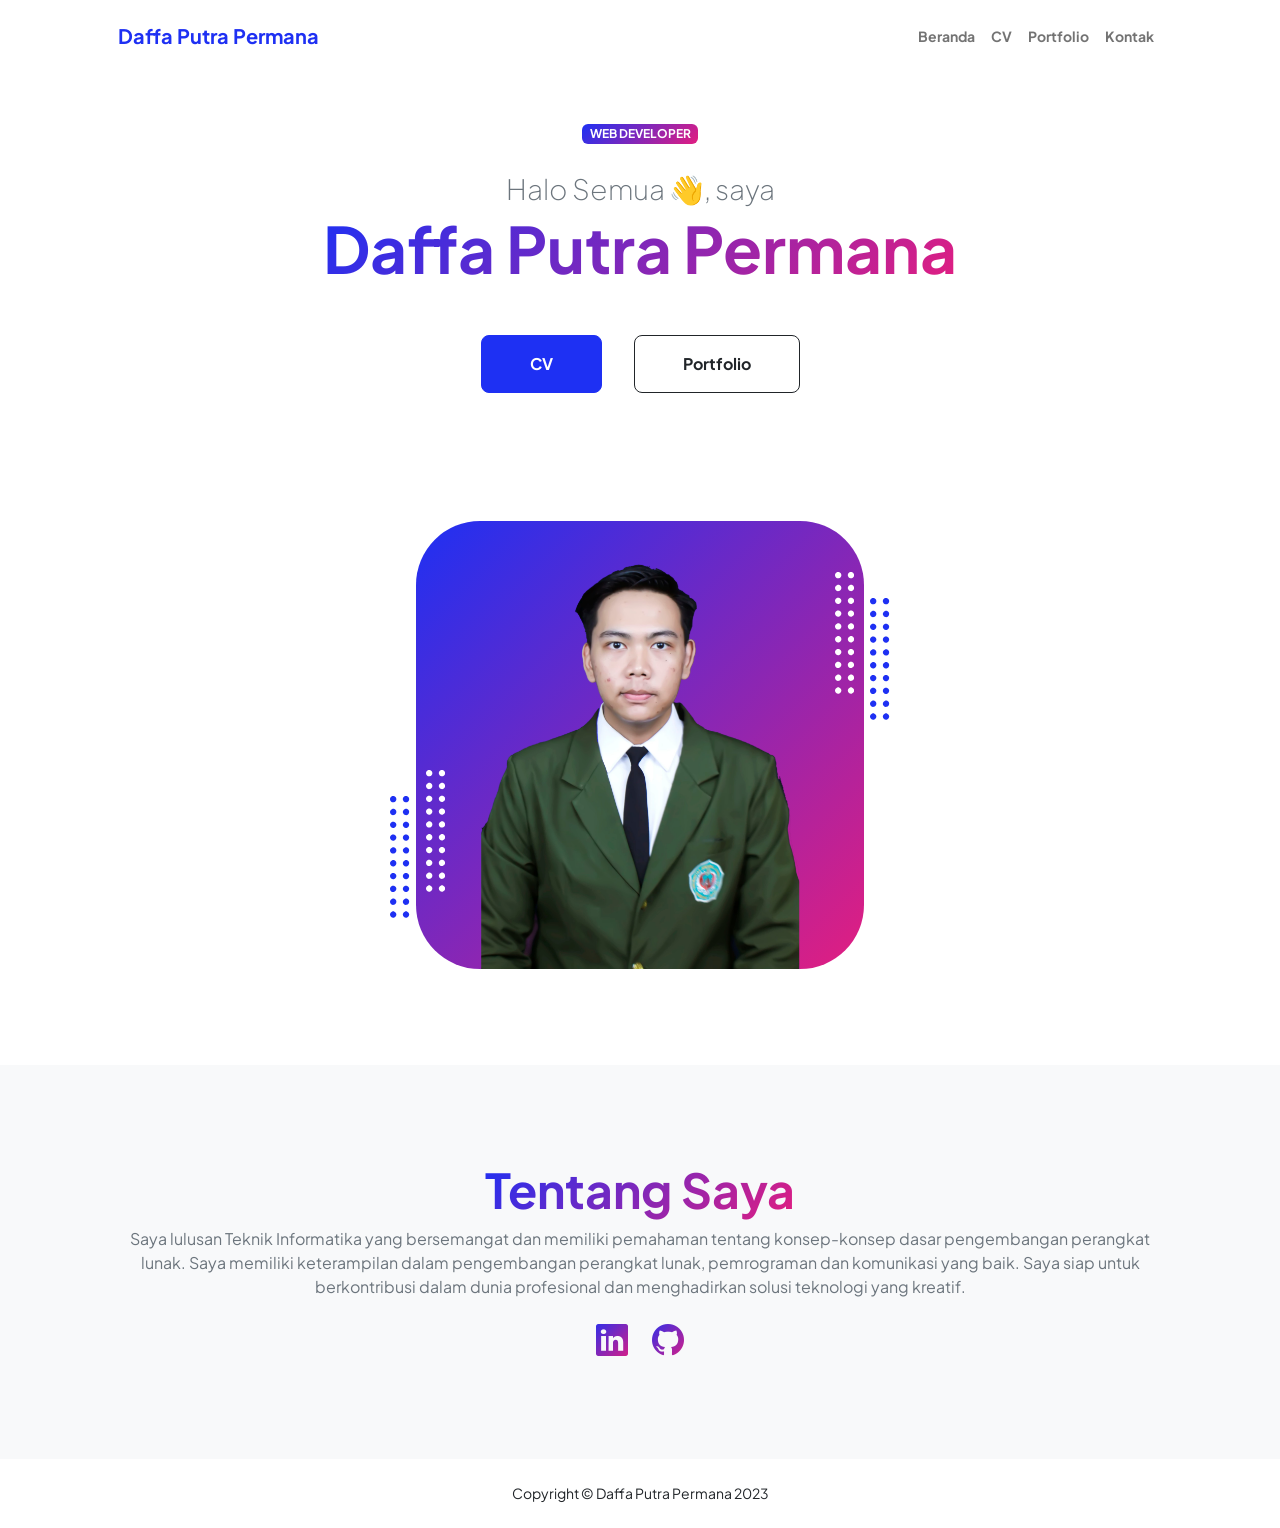
==== commit 48b06cb2: "Update index.html" ====
--- a/index.html
+++ b/index.html
@@ -43,7 +43,7 @@
             <div class="col-xxl-5">
               <!-- Header text content-->
               <div class="text-center text-xxl-start">
-                <div class="badge bg-gradient-primary-to-secondary text-white mb-4"><div class="text-uppercase">Backend Developer &middot; IT Support</div></div>
+                <div class="badge bg-gradient-primary-to-secondary text-white mb-4"><div class="text-uppercase">Web Developer</div></div>
                 <div class="fs-3 fw-light text-muted">Halo Semua 👋, saya</div>
                 <h1 class="display-3 fw-bolder mb-5"><span class="text-gradient d-inline">Daffa Putra Permana</span></h1>
                 <div class="d-grid gap-3 d-sm-flex justify-content-sm-center justify-content-xxl-start mb-3">
